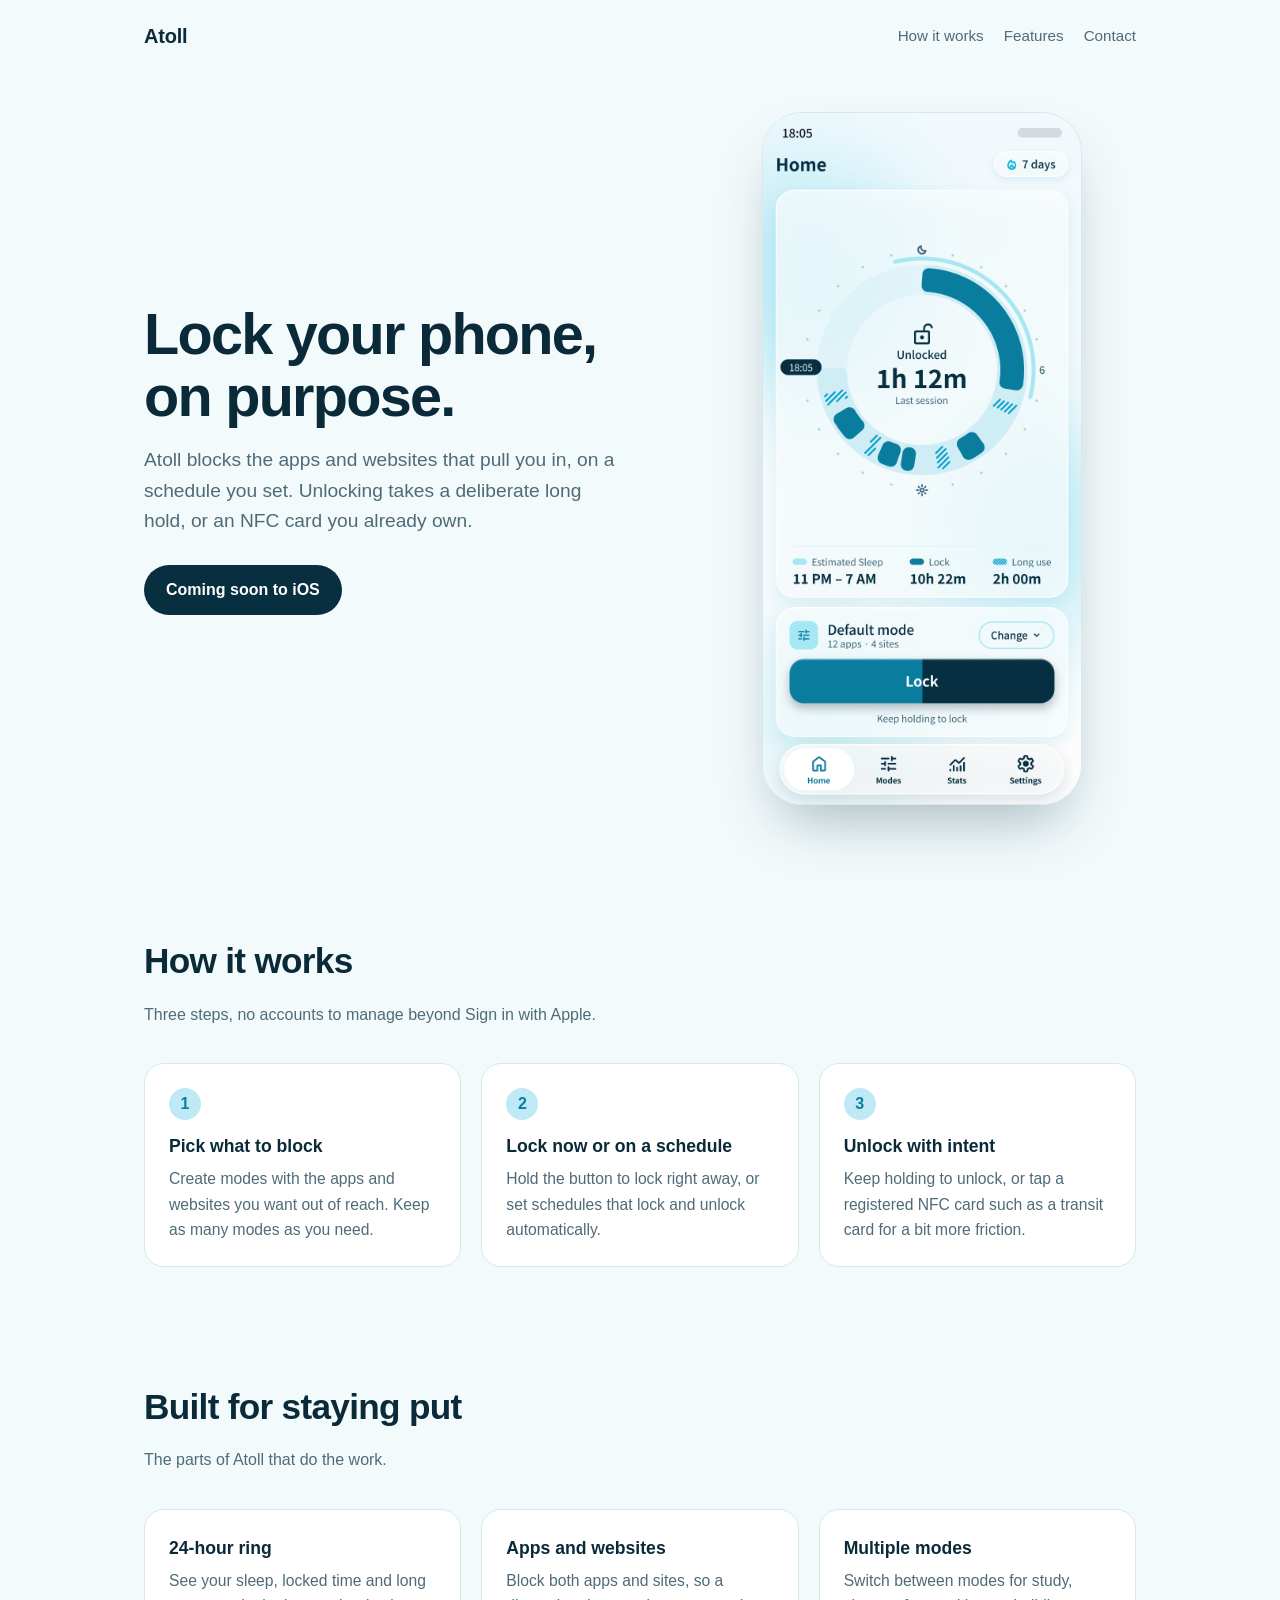
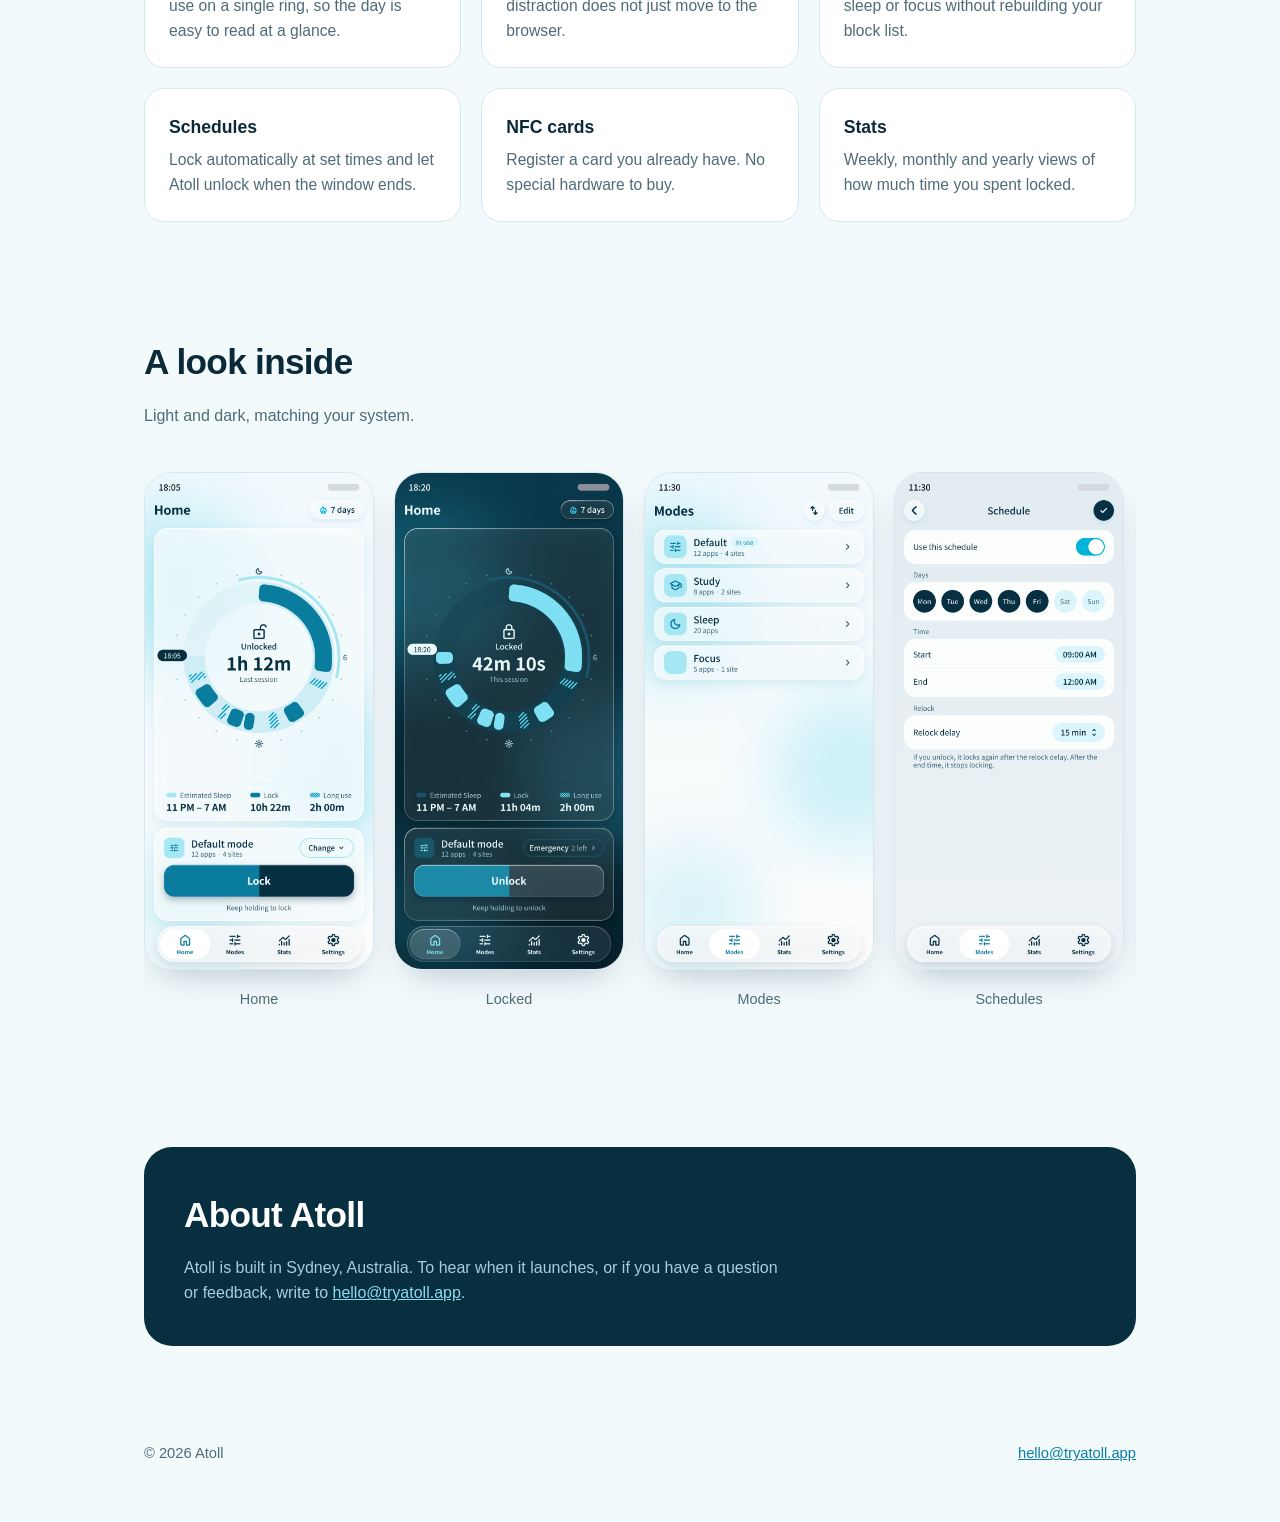
==== index.html @ 739a148e "Neutral about section" ====
<!doctype html>
<html lang="en">
<head>
<meta charset="utf-8">
<meta name="viewport" content="width=device-width, initial-scale=1">
<title>Atoll · Lock your phone, on purpose</title>
<meta name="description" content="Atoll is an iOS app that blocks distracting apps and websites on a schedule, and unlocks only when you choose to, with a long hold or an NFC card you own.">
<meta property="og:title" content="Atoll">
<meta property="og:description" content="Block distracting apps and websites on a schedule. Unlock with a long hold or an NFC card.">
<meta property="og:image" content="https://tryatoll.app/img/home-unlocked.png">
<style>
  :root {
    --bg: #f3fafc; --ink: #0a2a3a; --muted: #4f6b78; --teal: #0b7fa3; --teal-soft: #bfe9f4;
    --card: #ffffff; --line: #d6e8ee; --dark: #072f40;
  }
  * { box-sizing: border-box; }
  html { scroll-behavior: smooth; }
  body { margin: 0; font-family: -apple-system, BlinkMacSystemFont, "SF Pro Text", "Helvetica Neue", Arial, sans-serif;
    background: var(--bg); color: var(--ink); line-height: 1.6; -webkit-font-smoothing: antialiased; }
  a { color: var(--teal); }
  .wrap { max-width: 1040px; margin: 0 auto; padding: 0 24px; }
  header.nav { display: flex; justify-content: space-between; align-items: center; padding: 20px 0; }
  .logo { font-weight: 700; font-size: 1.25rem; letter-spacing: -0.01em; color: var(--ink); text-decoration: none; }
  .nav a.link { color: var(--muted); text-decoration: none; margin-left: 20px; font-size: .95rem; }
  .hero { display: grid; grid-template-columns: 1.1fr .9fr; gap: 40px; align-items: center; padding: 40px 0 72px; }
  .hero h1 { font-size: clamp(2.2rem, 5vw, 3.6rem); line-height: 1.08; letter-spacing: -0.03em; margin: 0 0 18px; }
  .hero p.lead { font-size: 1.2rem; color: var(--muted); margin: 0 0 28px; max-width: 30rem; }
  .badge { display: inline-block; background: var(--dark); color: #fff; padding: 12px 22px; border-radius: 999px; font-weight: 600; font-size: 1rem; }
  .badge small { opacity: .7; font-weight: 400; margin-left: 6px; }
  .phone { display: block; width: 100%; max-width: 320px; margin: 0 auto; border-radius: 40px; box-shadow: 0 30px 60px -20px rgba(7,47,64,.35); border: 1px solid var(--line); }
  section { padding: 56px 0; }
  h2 { font-size: clamp(1.6rem, 3vw, 2.2rem); letter-spacing: -0.02em; margin: 0 0 12px; }
  .sub { color: var(--muted); max-width: 36rem; margin: 0 0 36px; }
  .steps { display: grid; grid-template-columns: repeat(3, 1fr); gap: 20px; }
  .step, .feat { background: var(--card); border: 1px solid var(--line); border-radius: 20px; padding: 24px; }
  .step .n { width: 32px; height: 32px; border-radius: 50%; background: var(--teal-soft); color: var(--teal); font-weight: 700; display: grid; place-items: center; margin-bottom: 12px; }
  .step h3, .feat h3 { margin: 0 0 6px; font-size: 1.1rem; }
  .step p, .feat p { margin: 0; color: var(--muted); font-size: .98rem; }
  .features { display: grid; grid-template-columns: repeat(3, 1fr); gap: 20px; }
  .shots { display: flex; gap: 20px; overflow-x: auto; padding: 8px 4px 24px; scroll-snap-type: x mandatory; }
  .shots figure { margin: 0; flex: 0 0 230px; scroll-snap-align: start; text-align: center; }
  .shots img { width: 100%; border-radius: 28px; border: 1px solid var(--line); box-shadow: 0 16px 36px -16px rgba(7,47,64,.3); }
  .shots figcaption { margin-top: 10px; font-size: .9rem; color: var(--muted); }
  .band { background: var(--dark); color: #e8f6fb; border-radius: 28px; padding: 40px; }
  .band h2 { color: #fff; } .band p { color: #a9cddb; margin: 0; max-width: 38rem; }
  footer { padding: 40px 0 56px; color: var(--muted); font-size: .92rem; display: flex; justify-content: space-between; flex-wrap: wrap; gap: 12px; }
  @media (max-width: 800px) {
    .hero { grid-template-columns: 1fr; text-align: center; padding-top: 16px; }
    .hero p.lead { margin-left: auto; margin-right: auto; }
    .steps, .features { grid-template-columns: 1fr; }
  }
</style>
</head>
<body>
<div class="wrap">
  <header class="nav">
    <a class="logo" href="#">Atoll</a>
    <nav><a class="link" href="#how">How it works</a><a class="link" href="#features">Features</a><a class="link" href="mailto:hello@tryatoll.app">Contact</a></nav>
  </header>

  <div class="hero">
    <div>
      <h1>Lock your phone,<br>on purpose.</h1>
      <p class="lead">Atoll blocks the apps and websites that pull you in, on a schedule you set. Unlocking takes a deliberate long hold, or an NFC card you already own.</p>
      <span class="badge">Coming soon to iOS</span>
    </div>
    <img class="phone" src="img/home-unlocked.png" alt="Atoll home screen showing a 24-hour ring and a hold-to-lock button">
  </div>

  <section id="how">
    <h2>How it works</h2>
    <p class="sub">Three steps, no accounts to manage beyond Sign in with Apple.</p>
    <div class="steps">
      <div class="step"><div class="n">1</div><h3>Pick what to block</h3><p>Create modes with the apps and websites you want out of reach. Keep as many modes as you need.</p></div>
      <div class="step"><div class="n">2</div><h3>Lock now or on a schedule</h3><p>Hold the button to lock right away, or set schedules that lock and unlock automatically.</p></div>
      <div class="step"><div class="n">3</div><h3>Unlock with intent</h3><p>Keep holding to unlock, or tap a registered NFC card such as a transit card for a bit more friction.</p></div>
    </div>
  </section>

  <section id="features">
    <h2>Built for staying put</h2>
    <p class="sub">The parts of Atoll that do the work.</p>
    <div class="features">
      <div class="feat"><h3>24-hour ring</h3><p>See your sleep, locked time and long use on a single ring, so the day is easy to read at a glance.</p></div>
      <div class="feat"><h3>Apps and websites</h3><p>Block both apps and sites, so a distraction does not just move to the browser.</p></div>
      <div class="feat"><h3>Multiple modes</h3><p>Switch between modes for study, sleep or focus without rebuilding your block list.</p></div>
      <div class="feat"><h3>Schedules</h3><p>Lock automatically at set times and let Atoll unlock when the window ends.</p></div>
      <div class="feat"><h3>NFC cards</h3><p>Register a card you already have. No special hardware to buy.</p></div>
      <div class="feat"><h3>Stats</h3><p>Weekly, monthly and yearly views of how much time you spent locked.</p></div>
    </div>
  </section>

  <section>
    <h2>A look inside</h2>
    <p class="sub">Light and dark, matching your system.</p>
    <div class="shots">
      <figure><img src="img/home-unlocked.png" alt="Home, unlocked" loading="lazy"><figcaption>Home</figcaption></figure>
      <figure><img src="img/home-locked.png" alt="Home, locked" loading="lazy"><figcaption>Locked</figcaption></figure>
      <figure><img src="img/modes.png" alt="Modes list" loading="lazy"><figcaption>Modes</figcaption></figure>
      <figure><img src="img/schedule.png" alt="Schedule editor" loading="lazy"><figcaption>Schedules</figcaption></figure>
      <figure><img src="img/stats.png" alt="Monthly stats" loading="lazy"><figcaption>Stats</figcaption></figure>
    </div>
  </section>

  <section>
    <div class="band">
      <h2>About Atoll</h2>
      <p>Atoll is built in Sydney, Australia. To hear when it launches, or if you have a question or feedback, write to <a href="mailto:hello@tryatoll.app" style="color:#8fd8ee">hello@tryatoll.app</a>.</p>
    </div>
  </section>

  <footer>
    <span>© 2026 Atoll</span>
    <span><a href="mailto:hello@tryatoll.app">hello@tryatoll.app</a></span>
  </footer>
</div>
</body>
</html>
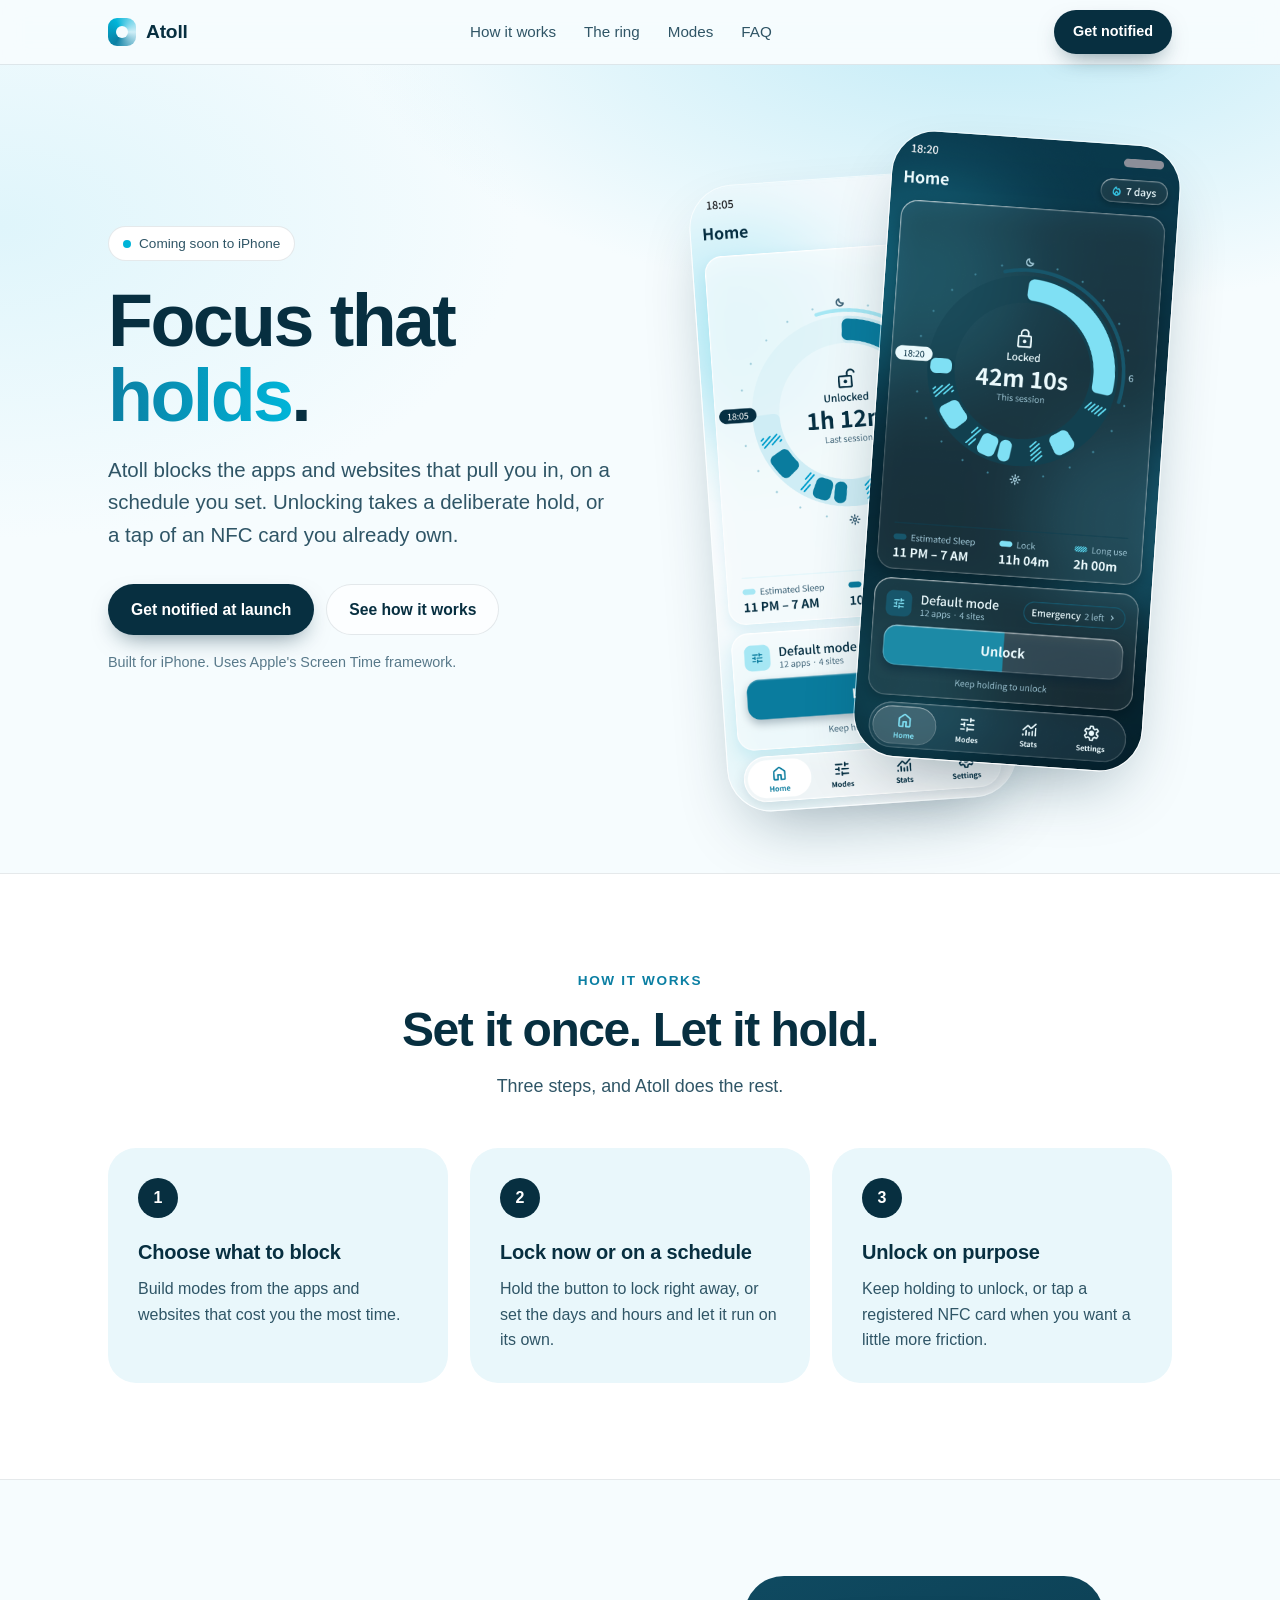
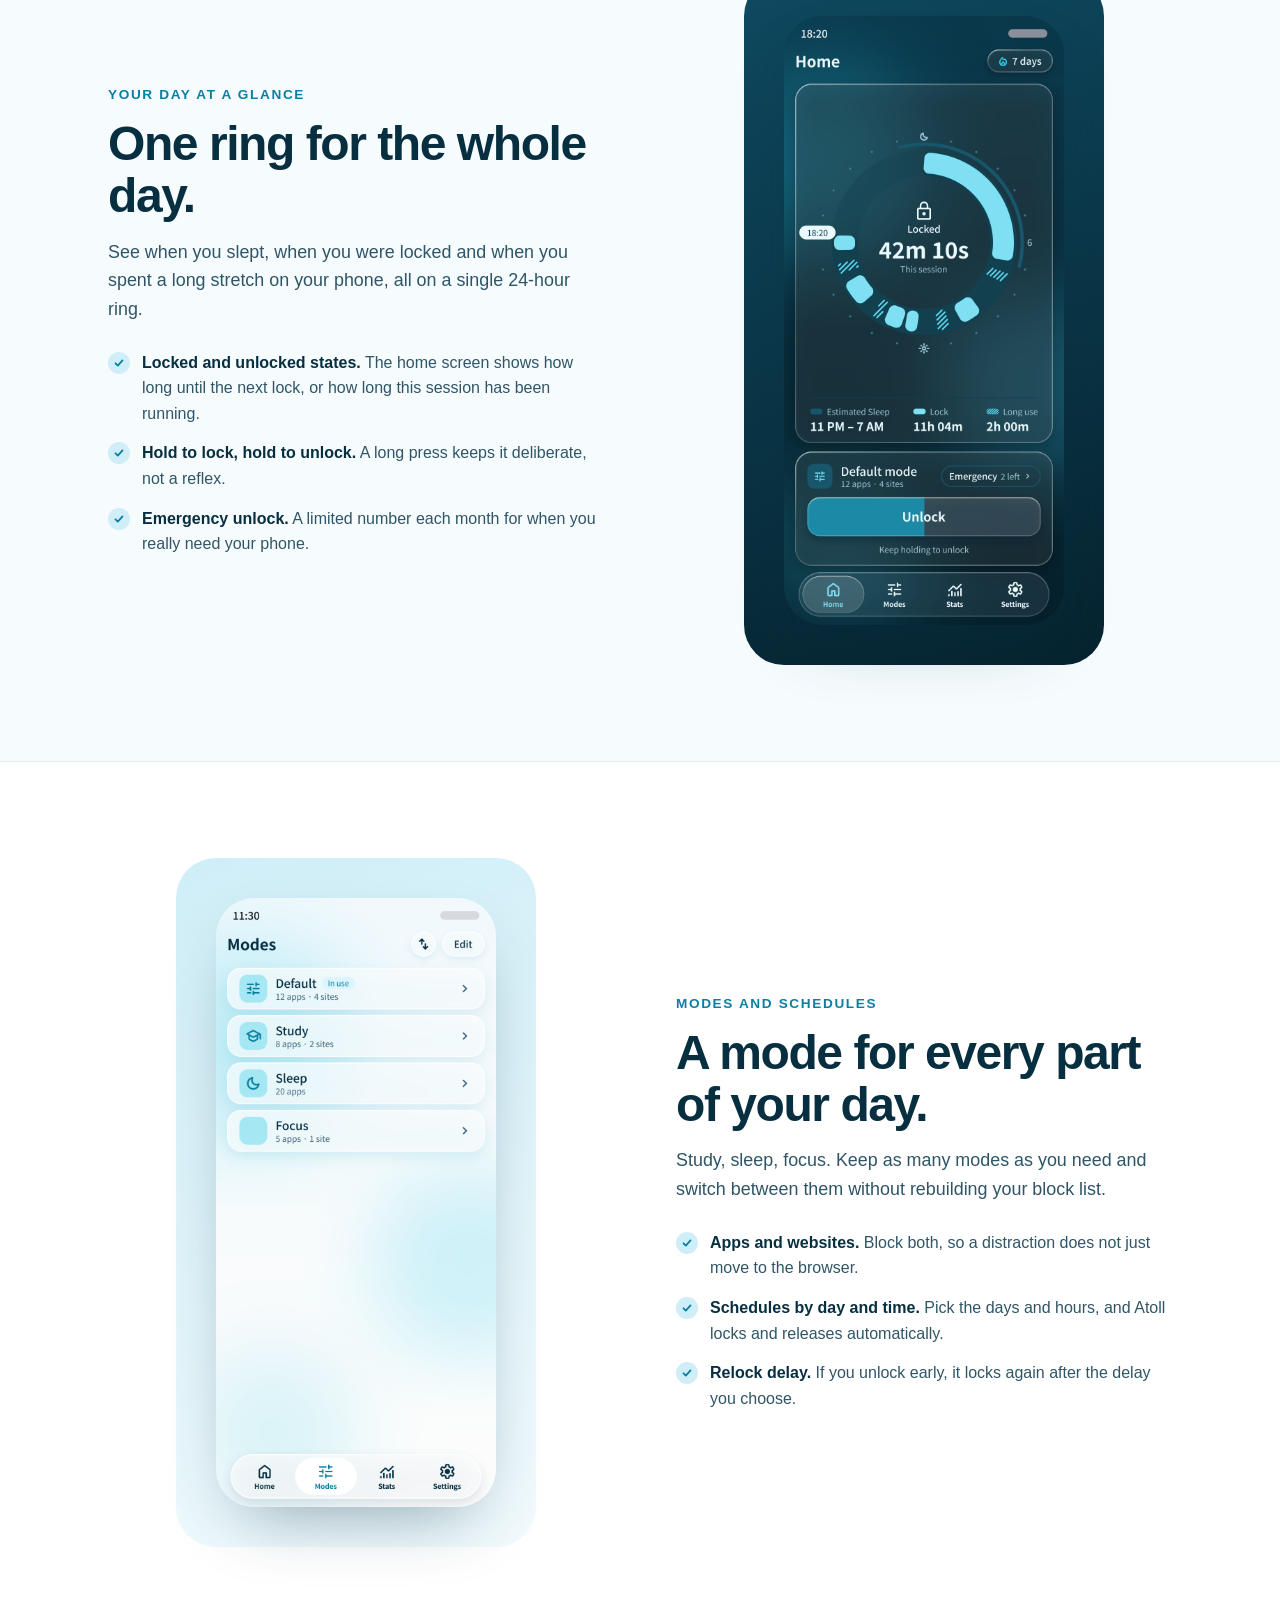
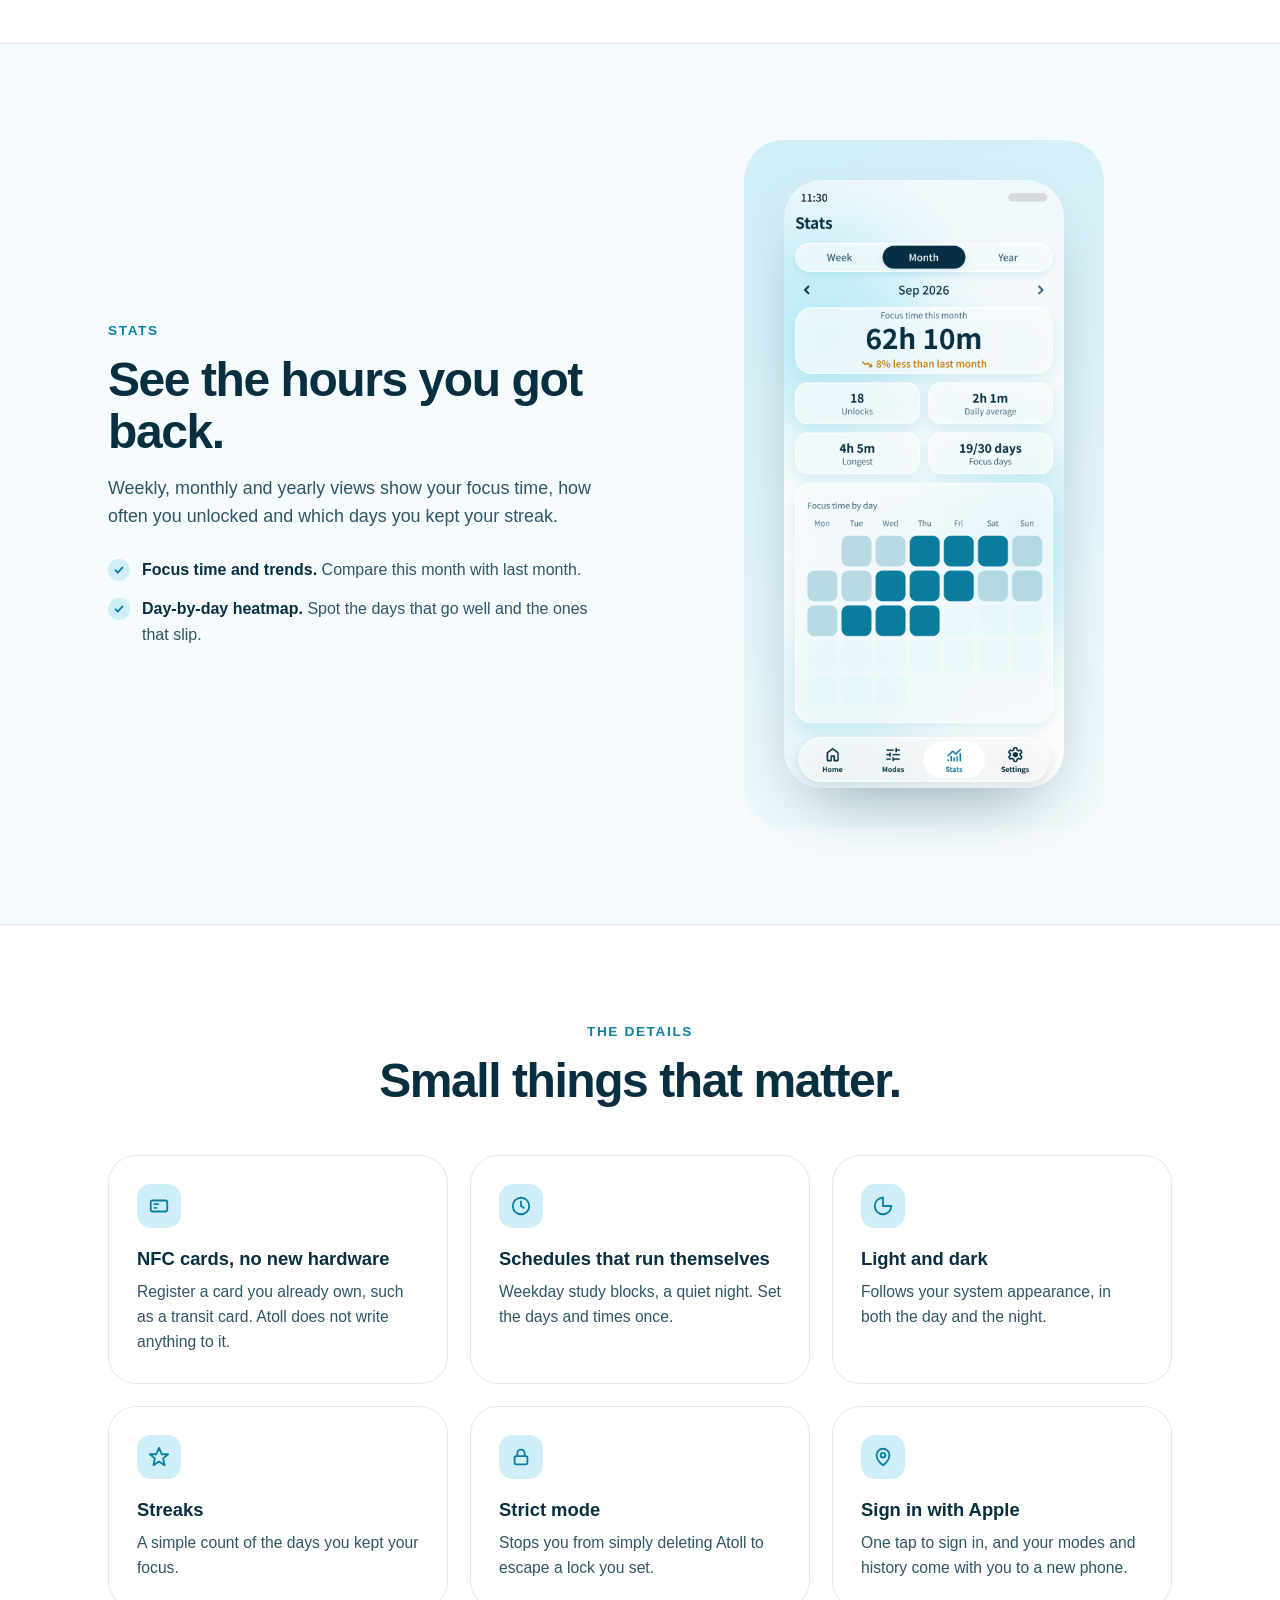
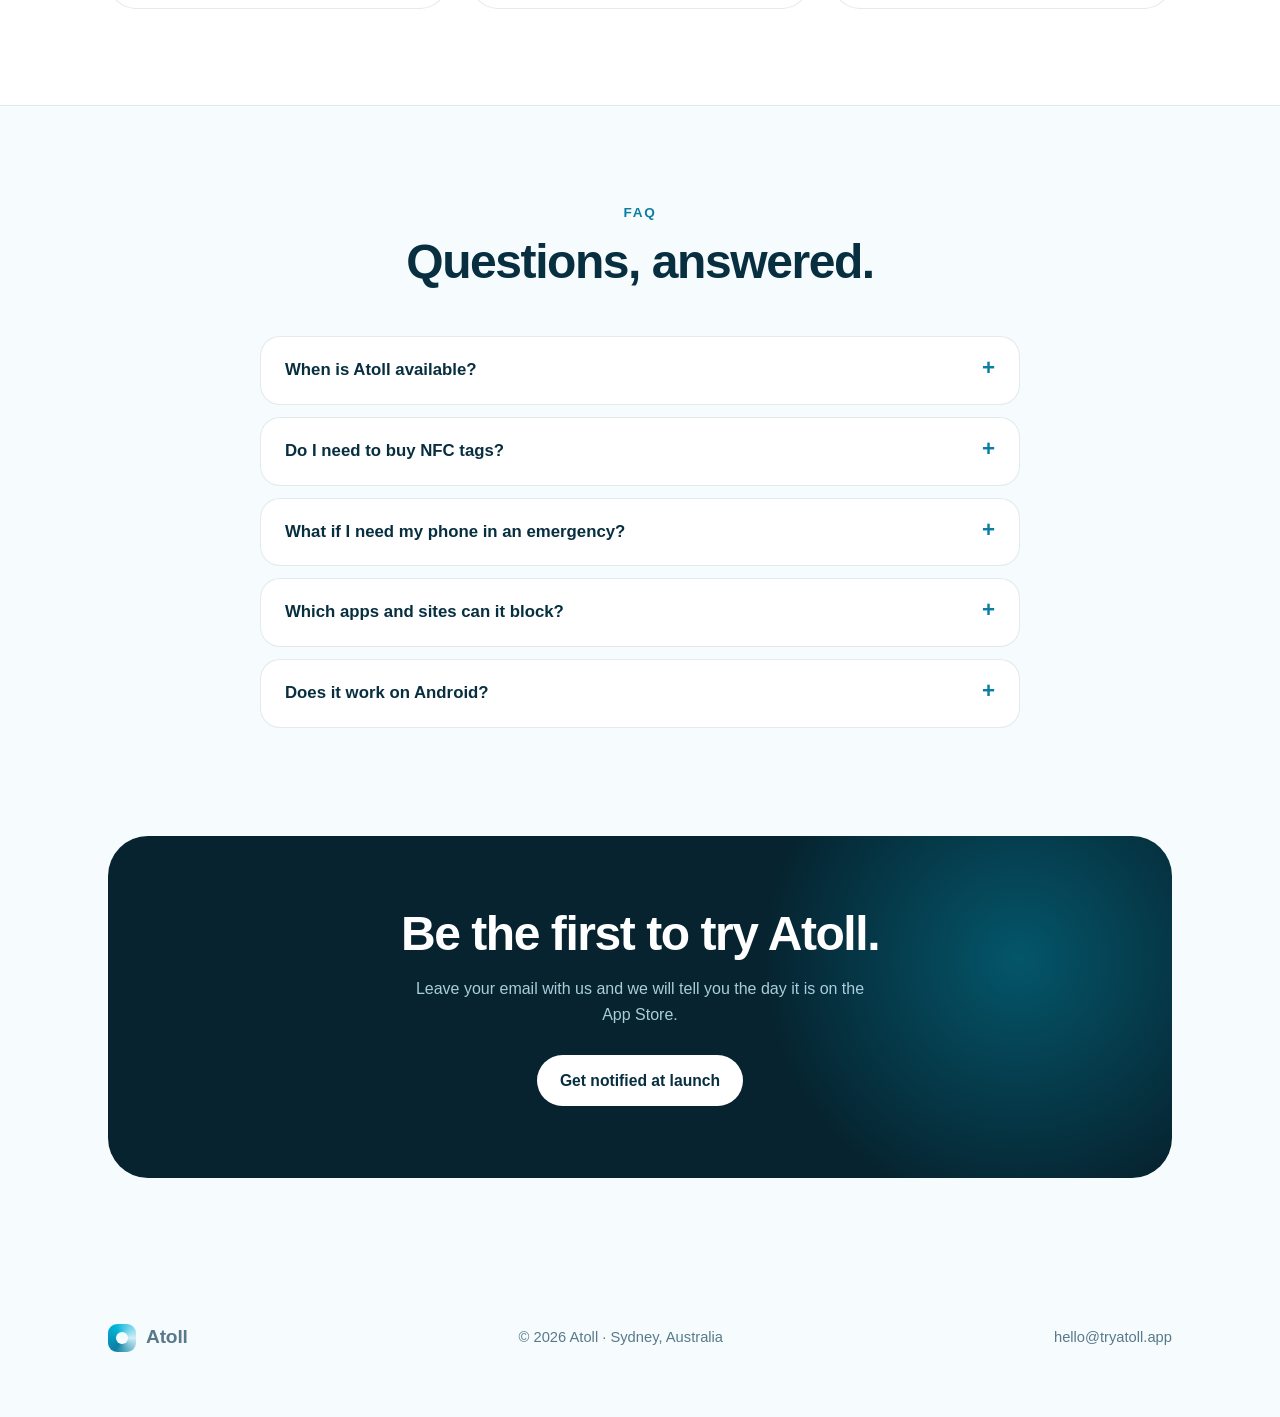
==== commit 6d50ea73: "Redesign landing page" ====
--- a/index.html
+++ b/index.html
@@ -3,116 +3,218 @@
 <head>
 <meta charset="utf-8">
 <meta name="viewport" content="width=device-width, initial-scale=1">
-<title>Atoll · Lock your phone, on purpose</title>
-<meta name="description" content="Atoll is an iOS app that blocks distracting apps and websites on a schedule, and unlocks only when you choose to, with a long hold or an NFC card you own.">
-<meta property="og:title" content="Atoll">
-<meta property="og:description" content="Block distracting apps and websites on a schedule. Unlock with a long hold or an NFC card.">
+<title>Atoll · Focus that holds</title>
+<meta name="description" content="Atoll is an iPhone app that blocks distracting apps and websites on your schedule. Unlock with a deliberate hold, or with an NFC card you already own.">
+<meta property="og:type" content="website">
+<meta property="og:title" content="Atoll · Focus that holds">
+<meta property="og:description" content="Block distracting apps and websites on a schedule. Unlock on purpose.">
 <meta property="og:image" content="https://tryatoll.app/img/home-unlocked.png">
+<meta name="theme-color" content="#072f40">
 <style>
   :root {
-    --bg: #f3fafc; --ink: #0a2a3a; --muted: #4f6b78; --teal: #0b7fa3; --teal-soft: #bfe9f4;
-    --card: #ffffff; --line: #d6e8ee; --dark: #072f40;
+    --ink:#072f40; --ink-2:#2f5566; --muted:#58798a; --teal:#0b7fa3; --teal-2:#00b4d8; --mist:#e9f7fb; --mist-2:#cfeef7;
+    --white:#fff; --line:rgba(7,47,64,.10); --dark:#06232f;
+    --r:28px; --shadow:0 30px 70px -28px rgba(7,47,64,.45);
   }
-  * { box-sizing: border-box; }
-  html { scroll-behavior: smooth; }
-  body { margin: 0; font-family: -apple-system, BlinkMacSystemFont, "SF Pro Text", "Helvetica Neue", Arial, sans-serif;
-    background: var(--bg); color: var(--ink); line-height: 1.6; -webkit-font-smoothing: antialiased; }
-  a { color: var(--teal); }
-  .wrap { max-width: 1040px; margin: 0 auto; padding: 0 24px; }
-  header.nav { display: flex; justify-content: space-between; align-items: center; padding: 20px 0; }
-  .logo { font-weight: 700; font-size: 1.25rem; letter-spacing: -0.01em; color: var(--ink); text-decoration: none; }
-  .nav a.link { color: var(--muted); text-decoration: none; margin-left: 20px; font-size: .95rem; }
-  .hero { display: grid; grid-template-columns: 1.1fr .9fr; gap: 40px; align-items: center; padding: 40px 0 72px; }
-  .hero h1 { font-size: clamp(2.2rem, 5vw, 3.6rem); line-height: 1.08; letter-spacing: -0.03em; margin: 0 0 18px; }
-  .hero p.lead { font-size: 1.2rem; color: var(--muted); margin: 0 0 28px; max-width: 30rem; }
-  .badge { display: inline-block; background: var(--dark); color: #fff; padding: 12px 22px; border-radius: 999px; font-weight: 600; font-size: 1rem; }
-  .badge small { opacity: .7; font-weight: 400; margin-left: 6px; }
-  .phone { display: block; width: 100%; max-width: 320px; margin: 0 auto; border-radius: 40px; box-shadow: 0 30px 60px -20px rgba(7,47,64,.35); border: 1px solid var(--line); }
-  section { padding: 56px 0; }
-  h2 { font-size: clamp(1.6rem, 3vw, 2.2rem); letter-spacing: -0.02em; margin: 0 0 12px; }
-  .sub { color: var(--muted); max-width: 36rem; margin: 0 0 36px; }
-  .steps { display: grid; grid-template-columns: repeat(3, 1fr); gap: 20px; }
-  .step, .feat { background: var(--card); border: 1px solid var(--line); border-radius: 20px; padding: 24px; }
-  .step .n { width: 32px; height: 32px; border-radius: 50%; background: var(--teal-soft); color: var(--teal); font-weight: 700; display: grid; place-items: center; margin-bottom: 12px; }
-  .step h3, .feat h3 { margin: 0 0 6px; font-size: 1.1rem; }
-  .step p, .feat p { margin: 0; color: var(--muted); font-size: .98rem; }
-  .features { display: grid; grid-template-columns: repeat(3, 1fr); gap: 20px; }
-  .shots { display: flex; gap: 20px; overflow-x: auto; padding: 8px 4px 24px; scroll-snap-type: x mandatory; }
-  .shots figure { margin: 0; flex: 0 0 230px; scroll-snap-align: start; text-align: center; }
-  .shots img { width: 100%; border-radius: 28px; border: 1px solid var(--line); box-shadow: 0 16px 36px -16px rgba(7,47,64,.3); }
-  .shots figcaption { margin-top: 10px; font-size: .9rem; color: var(--muted); }
-  .band { background: var(--dark); color: #e8f6fb; border-radius: 28px; padding: 40px; }
-  .band h2 { color: #fff; } .band p { color: #a9cddb; margin: 0; max-width: 38rem; }
-  footer { padding: 40px 0 56px; color: var(--muted); font-size: .92rem; display: flex; justify-content: space-between; flex-wrap: wrap; gap: 12px; }
-  @media (max-width: 800px) {
-    .hero { grid-template-columns: 1fr; text-align: center; padding-top: 16px; }
-    .hero p.lead { margin-left: auto; margin-right: auto; }
-    .steps, .features { grid-template-columns: 1fr; }
+  *{box-sizing:border-box} html{scroll-behavior:smooth}
+  body{margin:0;font-family:-apple-system,BlinkMacSystemFont,"SF Pro Display","SF Pro Text","Helvetica Neue",Arial,sans-serif;color:var(--ink);background:#f6fcfe;line-height:1.6;-webkit-font-smoothing:antialiased}
+  a{color:inherit}
+  .wrap{max-width:1120px;margin:0 auto;padding:0 28px}
+  /* nav */
+  .nav{position:sticky;top:0;z-index:20;backdrop-filter:saturate(180%) blur(14px);background:rgba(246,252,254,.78);border-bottom:1px solid var(--line)}
+  .nav .wrap{display:flex;align-items:center;justify-content:space-between;height:64px}
+  .brand{display:flex;align-items:center;gap:10px;font-weight:700;font-size:1.2rem;letter-spacing:-.01em;text-decoration:none}
+  .mark{width:28px;height:28px;border-radius:9px;background:conic-gradient(from 210deg,var(--teal),var(--teal-2),var(--mist-2),var(--teal));position:relative}
+  .mark::after{content:"";position:absolute;inset:8px;border-radius:50%;background:#f6fcfe}
+  .nav ul{display:flex;gap:28px;list-style:none;margin:0;padding:0}
+  .nav ul a{text-decoration:none;color:var(--ink-2);font-size:.95rem}
+  .nav ul a:hover{color:var(--teal)}
+  .btn{display:inline-flex;align-items:center;gap:8px;padding:12px 22px;border-radius:999px;font-weight:600;font-size:.98rem;text-decoration:none;border:1px solid transparent;transition:transform .15s,box-shadow .15s}
+  .btn:hover{transform:translateY(-1px)}
+  .btn.primary{background:var(--ink);color:#fff;box-shadow:0 10px 24px -10px rgba(7,47,64,.6)}
+  .btn.ghost{background:rgba(255,255,255,.7);border-color:var(--line);color:var(--ink)}
+  .btn.small{padding:9px 18px;font-size:.9rem}
+  /* hero */
+  .hero{position:relative;overflow:hidden;background:
+    radial-gradient(1100px 520px at 78% -8%,#bfeaf6 0%,rgba(191,234,246,0) 60%),
+    radial-gradient(800px 480px at 0% 20%,#dff5fb 0%,rgba(223,245,251,0) 65%),#f6fcfe}
+  .hero .wrap{display:grid;grid-template-columns:1.05fr .95fr;gap:24px;align-items:center;padding-top:72px;padding-bottom:96px}
+  .pill{display:inline-flex;gap:8px;align-items:center;background:#fff;border:1px solid var(--line);border-radius:999px;padding:6px 14px;font-size:.85rem;color:var(--ink-2);margin-bottom:22px}
+  .pill i{width:8px;height:8px;border-radius:50%;background:var(--teal-2);display:inline-block}
+  h1{font-size:clamp(2.6rem,6vw,4.6rem);line-height:1.02;letter-spacing:-.035em;margin:0 0 20px}
+  h1 em{font-style:normal;background:linear-gradient(90deg,var(--teal),var(--teal-2));-webkit-background-clip:text;background-clip:text;color:transparent}
+  .lead{font-size:1.28rem;color:var(--ink-2);max-width:32rem;margin:0 0 32px}
+  .cta{display:flex;gap:12px;flex-wrap:wrap;align-items:center}
+  .note{margin-top:16px;color:var(--muted);font-size:.9rem}
+  .stage{position:relative;height:640px}
+  .stage img{position:absolute;width:290px;border-radius:44px;box-shadow:var(--shadow);border:1px solid rgba(255,255,255,.6)}
+  .stage .a{left:6%;top:40px;transform:rotate(-4deg)}
+  .stage .b{right:2%;top:0;transform:rotate(4deg)}
+  /* sections */
+  section{padding:96px 0}
+  .eyebrow{color:var(--teal);font-weight:700;font-size:.85rem;letter-spacing:.12em;text-transform:uppercase;margin-bottom:12px}
+  h2{font-size:clamp(2rem,4vw,3rem);letter-spacing:-.03em;line-height:1.08;margin:0 0 16px}
+  p.sub{color:var(--ink-2);font-size:1.12rem;max-width:34rem;margin:0}
+  .row{display:grid;grid-template-columns:1fr 1fr;gap:72px;align-items:center}
+  .row.flip .shot{order:-1}
+  .shot{display:flex;justify-content:center}
+  .shot .frame{position:relative;padding:40px;border-radius:40px;background:linear-gradient(160deg,var(--mist-2),#f2fbfe)}
+  .shot .frame img{display:block;width:280px;border-radius:38px;box-shadow:var(--shadow)}
+  .shot .frame.dark{background:linear-gradient(160deg,#0f4a61,#06232f)}
+  ul.ticks{list-style:none;padding:0;margin:26px 0 0;display:grid;gap:14px}
+  ul.ticks li{display:flex;gap:12px;color:var(--ink-2)}
+  ul.ticks li::before{content:"";flex:0 0 22px;height:22px;border-radius:50%;background:var(--mist-2) url("data:image/svg+xml,%3Csvg xmlns='http://www.w3.org/2000/svg' viewBox='0 0 24 24' fill='none' stroke='%230b7fa3' stroke-width='3' stroke-linecap='round' stroke-linejoin='round'%3E%3Cpath d='M6 12.5l4 4 8-9'/%3E%3C/svg%3E") center/14px no-repeat;margin-top:2px}
+  ul.ticks b{color:var(--ink)}
+  /* how */
+  .how{background:#fff;border-top:1px solid var(--line);border-bottom:1px solid var(--line)}
+  .head{text-align:center;margin-bottom:48px}
+  .head p.sub{margin:0 auto}
+  .steps{display:grid;grid-template-columns:repeat(3,1fr);gap:22px}
+  .step{background:var(--mist);border-radius:var(--r);padding:30px}
+  .step .n{width:40px;height:40px;border-radius:50%;background:var(--ink);color:#fff;font-weight:700;display:grid;place-items:center;margin-bottom:18px}
+  .step h3{margin:0 0 8px;font-size:1.25rem;letter-spacing:-.01em}
+  .step p{margin:0;color:var(--ink-2)}
+  /* cards */
+  .grid{display:grid;grid-template-columns:repeat(3,1fr);gap:22px}
+  .card{background:#fff;border:1px solid var(--line);border-radius:var(--r);padding:28px}
+  .card .ic{width:44px;height:44px;border-radius:14px;background:var(--mist-2);display:grid;place-items:center;margin-bottom:16px;color:var(--teal)}
+  .card h3{margin:0 0 6px;font-size:1.15rem}
+  .card p{margin:0;color:var(--ink-2);font-size:.98rem}
+  /* faq */
+  .faq{max-width:760px;margin:0 auto}
+  details{background:#fff;border:1px solid var(--line);border-radius:20px;padding:20px 24px;margin-bottom:12px}
+  summary{cursor:pointer;font-weight:600;font-size:1.05rem;list-style:none;display:flex;justify-content:space-between;gap:16px}
+  summary::-webkit-details-marker{display:none}
+  summary::after{content:"+";color:var(--teal);font-size:1.4rem;line-height:1}
+  details[open] summary::after{content:"–"}
+  details p{margin:12px 0 0;color:var(--ink-2)}
+  /* cta */
+  .final{background:var(--dark);color:#e7f6fb;border-radius:40px;padding:72px 40px;text-align:center;position:relative;overflow:hidden}
+  .final::before{content:"";position:absolute;inset:-40% -10% auto auto;width:520px;height:520px;border-radius:50%;background:radial-gradient(circle,rgba(0,180,216,.35),rgba(0,180,216,0) 70%)}
+  .final h2{color:#fff;position:relative} .final p{color:#a9cddb;max-width:30rem;margin:0 auto 28px;position:relative}
+  .final .btn{position:relative;background:#fff;color:var(--ink)}
+  footer{padding:48px 0 64px;color:var(--muted);font-size:.92rem}
+  footer .wrap{display:flex;justify-content:space-between;gap:20px;flex-wrap:wrap;align-items:center}
+  footer a{text-decoration:none} footer a:hover{color:var(--teal)}
+  @media(max-width:900px){
+    .nav ul{display:none}
+    .hero .wrap{grid-template-columns:1fr;padding-top:40px}
+    .stage{height:560px}.stage img{width:240px}.stage .a{left:4%}.stage .b{right:4%}
+    .row{grid-template-columns:1fr;gap:36px}.row.flip .shot{order:0}
+    .steps,.grid{grid-template-columns:1fr}
+    section{padding:64px 0}
   }
 </style>
 </head>
 <body>
-<div class="wrap">
-  <header class="nav">
-    <a class="logo" href="#">Atoll</a>
-    <nav><a class="link" href="#how">How it works</a><a class="link" href="#features">Features</a><a class="link" href="mailto:hello@tryatoll.app">Contact</a></nav>
-  </header>
-
-  <div class="hero">
-    <div>
-      <h1>Lock your phone,<br>on purpose.</h1>
-      <p class="lead">Atoll blocks the apps and websites that pull you in, on a schedule you set. Unlocking takes a deliberate long hold, or an NFC card you already own.</p>
-      <span class="badge">Coming soon to iOS</span>
+<nav class="nav"><div class="wrap">
+  <a class="brand" href="#"><span class="mark"></span>Atoll</a>
+  <ul><li><a href="#how">How it works</a></li><li><a href="#ring">The ring</a></li><li><a href="#modes">Modes</a></li><li><a href="#faq">FAQ</a></li></ul>
+  <a class="btn primary small" href="mailto:hello@tryatoll.app?subject=Notify%20me%20about%20Atoll">Get notified</a>
+</div></nav>
+
+<header class="hero"><div class="wrap">
+  <div>
+    <span class="pill"><i></i>Coming soon to iPhone</span>
+    <h1>Focus that <em>holds</em>.</h1>
+    <p class="lead">Atoll blocks the apps and websites that pull you in, on a schedule you set. Unlocking takes a deliberate hold, or a tap of an NFC card you already own.</p>
+    <div class="cta">
+      <a class="btn primary" href="mailto:hello@tryatoll.app?subject=Notify%20me%20about%20Atoll">Get notified at launch</a>
+      <a class="btn ghost" href="#how">See how it works</a>
     </div>
-    <img class="phone" src="img/home-unlocked.png" alt="Atoll home screen showing a 24-hour ring and a hold-to-lock button">
-  </div>
-
-  <section id="how">
-    <h2>How it works</h2>
-    <p class="sub">Three steps, no accounts to manage beyond Sign in with Apple.</p>
-    <div class="steps">
-      <div class="step"><div class="n">1</div><h3>Pick what to block</h3><p>Create modes with the apps and websites you want out of reach. Keep as many modes as you need.</p></div>
-      <div class="step"><div class="n">2</div><h3>Lock now or on a schedule</h3><p>Hold the button to lock right away, or set schedules that lock and unlock automatically.</p></div>
-      <div class="step"><div class="n">3</div><h3>Unlock with intent</h3><p>Keep holding to unlock, or tap a registered NFC card such as a transit card for a bit more friction.</p></div>
-    </div>
-  </section>
-
-  <section id="features">
-    <h2>Built for staying put</h2>
-    <p class="sub">The parts of Atoll that do the work.</p>
-    <div class="features">
-      <div class="feat"><h3>24-hour ring</h3><p>See your sleep, locked time and long use on a single ring, so the day is easy to read at a glance.</p></div>
-      <div class="feat"><h3>Apps and websites</h3><p>Block both apps and sites, so a distraction does not just move to the browser.</p></div>
-      <div class="feat"><h3>Multiple modes</h3><p>Switch between modes for study, sleep or focus without rebuilding your block list.</p></div>
-      <div class="feat"><h3>Schedules</h3><p>Lock automatically at set times and let Atoll unlock when the window ends.</p></div>
-      <div class="feat"><h3>NFC cards</h3><p>Register a card you already have. No special hardware to buy.</p></div>
-      <div class="feat"><h3>Stats</h3><p>Weekly, monthly and yearly views of how much time you spent locked.</p></div>
-    </div>
-  </section>
-
-  <section>
-    <h2>A look inside</h2>
-    <p class="sub">Light and dark, matching your system.</p>
-    <div class="shots">
-      <figure><img src="img/home-unlocked.png" alt="Home, unlocked" loading="lazy"><figcaption>Home</figcaption></figure>
-      <figure><img src="img/home-locked.png" alt="Home, locked" loading="lazy"><figcaption>Locked</figcaption></figure>
-      <figure><img src="img/modes.png" alt="Modes list" loading="lazy"><figcaption>Modes</figcaption></figure>
-      <figure><img src="img/schedule.png" alt="Schedule editor" loading="lazy"><figcaption>Schedules</figcaption></figure>
-      <figure><img src="img/stats.png" alt="Monthly stats" loading="lazy"><figcaption>Stats</figcaption></figure>
-    </div>
-  </section>
-
-  <section>
-    <div class="band">
-      <h2>About Atoll</h2>
-      <p>Atoll is built in Sydney, Australia. To hear when it launches, or if you have a question or feedback, write to <a href="mailto:hello@tryatoll.app" style="color:#8fd8ee">hello@tryatoll.app</a>.</p>
-    </div>
-  </section>
-
-  <footer>
-    <span>© 2026 Atoll</span>
-    <span><a href="mailto:hello@tryatoll.app">hello@tryatoll.app</a></span>
-  </footer>
-</div>
+    <p class="note">Built for iPhone. Uses Apple's Screen Time framework.</p>
+  </div>
+  <div class="stage">
+    <img class="a" src="img/home-unlocked.png" alt="Atoll home screen in light mode">
+    <img class="b" src="img/home-locked.png" alt="Atoll home screen in dark mode while locked">
+  </div>
+</div></header>
+
+<section class="how" id="how"><div class="wrap">
+  <div class="head"><div class="eyebrow">How it works</div><h2>Set it once. Let it hold.</h2><p class="sub">Three steps, and Atoll does the rest.</p></div>
+  <div class="steps">
+    <div class="step"><div class="n">1</div><h3>Choose what to block</h3><p>Build modes from the apps and websites that cost you the most time.</p></div>
+    <div class="step"><div class="n">2</div><h3>Lock now or on a schedule</h3><p>Hold the button to lock right away, or set the days and hours and let it run on its own.</p></div>
+    <div class="step"><div class="n">3</div><h3>Unlock on purpose</h3><p>Keep holding to unlock, or tap a registered NFC card when you want a little more friction.</p></div>
+  </div>
+</div></section>
+
+<section id="ring"><div class="wrap row">
+  <div>
+    <div class="eyebrow">Your day at a glance</div>
+    <h2>One ring for the whole day.</h2>
+    <p class="sub">See when you slept, when you were locked and when you spent a long stretch on your phone, all on a single 24-hour ring.</p>
+    <ul class="ticks">
+      <li><span><b>Locked and unlocked states.</b> The home screen shows how long until the next lock, or how long this session has been running.</span></li>
+      <li><span><b>Hold to lock, hold to unlock.</b> A long press keeps it deliberate, not a reflex.</span></li>
+      <li><span><b>Emergency unlock.</b> A limited number each month for when you really need your phone.</span></li>
+    </ul>
+  </div>
+  <div class="shot"><div class="frame dark"><img src="img/home-locked.png" alt="Locked home screen with 42 minutes into the session" loading="lazy"></div></div>
+</div></section>
+
+<section id="modes" style="background:#fff;border-top:1px solid var(--line);border-bottom:1px solid var(--line)"><div class="wrap row flip">
+  <div>
+    <div class="eyebrow">Modes and schedules</div>
+    <h2>A mode for every part of your day.</h2>
+    <p class="sub">Study, sleep, focus. Keep as many modes as you need and switch between them without rebuilding your block list.</p>
+    <ul class="ticks">
+      <li><span><b>Apps and websites.</b> Block both, so a distraction does not just move to the browser.</span></li>
+      <li><span><b>Schedules by day and time.</b> Pick the days and hours, and Atoll locks and releases automatically.</span></li>
+      <li><span><b>Relock delay.</b> If you unlock early, it locks again after the delay you choose.</span></li>
+    </ul>
+  </div>
+  <div class="shot"><div class="frame"><img src="img/modes.png" alt="Modes list with Default, Study, Sleep and Focus" loading="lazy"></div></div>
+</div></section>
+
+<section><div class="wrap row">
+  <div>
+    <div class="eyebrow">Stats</div>
+    <h2>See the hours you got back.</h2>
+    <p class="sub">Weekly, monthly and yearly views show your focus time, how often you unlocked and which days you kept your streak.</p>
+    <ul class="ticks">
+      <li><span><b>Focus time and trends.</b> Compare this month with last month.</span></li>
+      <li><span><b>Day-by-day heatmap.</b> Spot the days that go well and the ones that slip.</span></li>
+    </ul>
+  </div>
+  <div class="shot"><div class="frame"><img src="img/stats.png" alt="Monthly stats with focus time and a day heatmap" loading="lazy"></div></div>
+</div></section>
+
+<section style="background:#fff;border-top:1px solid var(--line);border-bottom:1px solid var(--line)"><div class="wrap">
+  <div class="head"><div class="eyebrow">The details</div><h2>Small things that matter.</h2></div>
+  <div class="grid">
+    <div class="card"><div class="ic"><svg width="22" height="22" viewBox="0 0 24 24" fill="none" stroke="currentColor" stroke-width="2" stroke-linecap="round" stroke-linejoin="round"><rect x="3" y="6" width="18" height="12" rx="2"/><path d="M7 10h4M7 14h2"/></svg></div><h3>NFC cards, no new hardware</h3><p>Register a card you already own, such as a transit card. Atoll does not write anything to it.</p></div>
+    <div class="card"><div class="ic"><svg width="22" height="22" viewBox="0 0 24 24" fill="none" stroke="currentColor" stroke-width="2" stroke-linecap="round" stroke-linejoin="round"><circle cx="12" cy="12" r="9"/><path d="M12 7v5l3 2"/></svg></div><h3>Schedules that run themselves</h3><p>Weekday study blocks, a quiet night. Set the days and times once.</p></div>
+    <div class="card"><div class="ic"><svg width="22" height="22" viewBox="0 0 24 24" fill="none" stroke="currentColor" stroke-width="2" stroke-linecap="round" stroke-linejoin="round"><path d="M12 3a9 9 0 1 0 9 9"/><path d="M12 3v9h9"/></svg></div><h3>Light and dark</h3><p>Follows your system appearance, in both the day and the night.</p></div>
+    <div class="card"><div class="ic"><svg width="22" height="22" viewBox="0 0 24 24" fill="none" stroke="currentColor" stroke-width="2" stroke-linecap="round" stroke-linejoin="round"><path d="M12 2l3 7h7l-5.5 4.5L18 21l-6-4-6 4 1.5-7.5L2 9h7z"/></svg></div><h3>Streaks</h3><p>A simple count of the days you kept your focus.</p></div>
+    <div class="card"><div class="ic"><svg width="22" height="22" viewBox="0 0 24 24" fill="none" stroke="currentColor" stroke-width="2" stroke-linecap="round" stroke-linejoin="round"><rect x="5" y="11" width="14" height="9" rx="2"/><path d="M8 11V8a4 4 0 0 1 8 0v3"/></svg></div><h3>Strict mode</h3><p>Stops you from simply deleting Atoll to escape a lock you set.</p></div>
+    <div class="card"><div class="ic"><svg width="22" height="22" viewBox="0 0 24 24" fill="none" stroke="currentColor" stroke-width="2" stroke-linecap="round" stroke-linejoin="round"><path d="M12 21s-7-4.5-7-11a7 7 0 0 1 14 0c0 6.5-7 11-7 11z"/><circle cx="12" cy="10" r="2.5"/></svg></div><h3>Sign in with Apple</h3><p>One tap to sign in, and your modes and history come with you to a new phone.</p></div>
+  </div>
+</div></section>
+
+<section id="faq"><div class="wrap">
+  <div class="head"><div class="eyebrow">FAQ</div><h2>Questions, answered.</h2></div>
+  <div class="faq">
+    <details><summary>When is Atoll available?</summary><p>Atoll is in development for iPhone. Email <a href="mailto:hello@tryatoll.app">hello@tryatoll.app</a> and we will let you know when it launches.</p></details>
+    <details><summary>Do I need to buy NFC tags?</summary><p>No. You can register an NFC card you already own, such as a transit card. Holding the button to unlock works without any card at all.</p></details>
+    <details><summary>What if I need my phone in an emergency?</summary><p>Atoll has an emergency unlock with a limited number of uses each month, so you are never fully locked out.</p></details>
+    <details><summary>Which apps and sites can it block?</summary><p>You choose them. Atoll uses Apple's Screen Time framework to block the apps you pick, plus websites you list.</p></details>
+    <details><summary>Does it work on Android?</summary><p>Not yet. Atoll is built for iPhone first.</p></details>
+  </div>
+</div></section>
+
+<section style="padding-top:0"><div class="wrap">
+  <div class="final">
+    <h2>Be the first to try Atoll.</h2>
+    <p>Leave your email with us and we will tell you the day it is on the App Store.</p>
+    <a class="btn" href="mailto:hello@tryatoll.app?subject=Notify%20me%20about%20Atoll">Get notified at launch</a>
+  </div>
+</div></section>
+
+<footer><div class="wrap">
+  <span class="brand"><span class="mark"></span>Atoll</span>
+  <span>© 2026 Atoll · Sydney, Australia</span>
+  <a href="mailto:hello@tryatoll.app">hello@tryatoll.app</a>
+</div></footer>
 </body>
 </html>
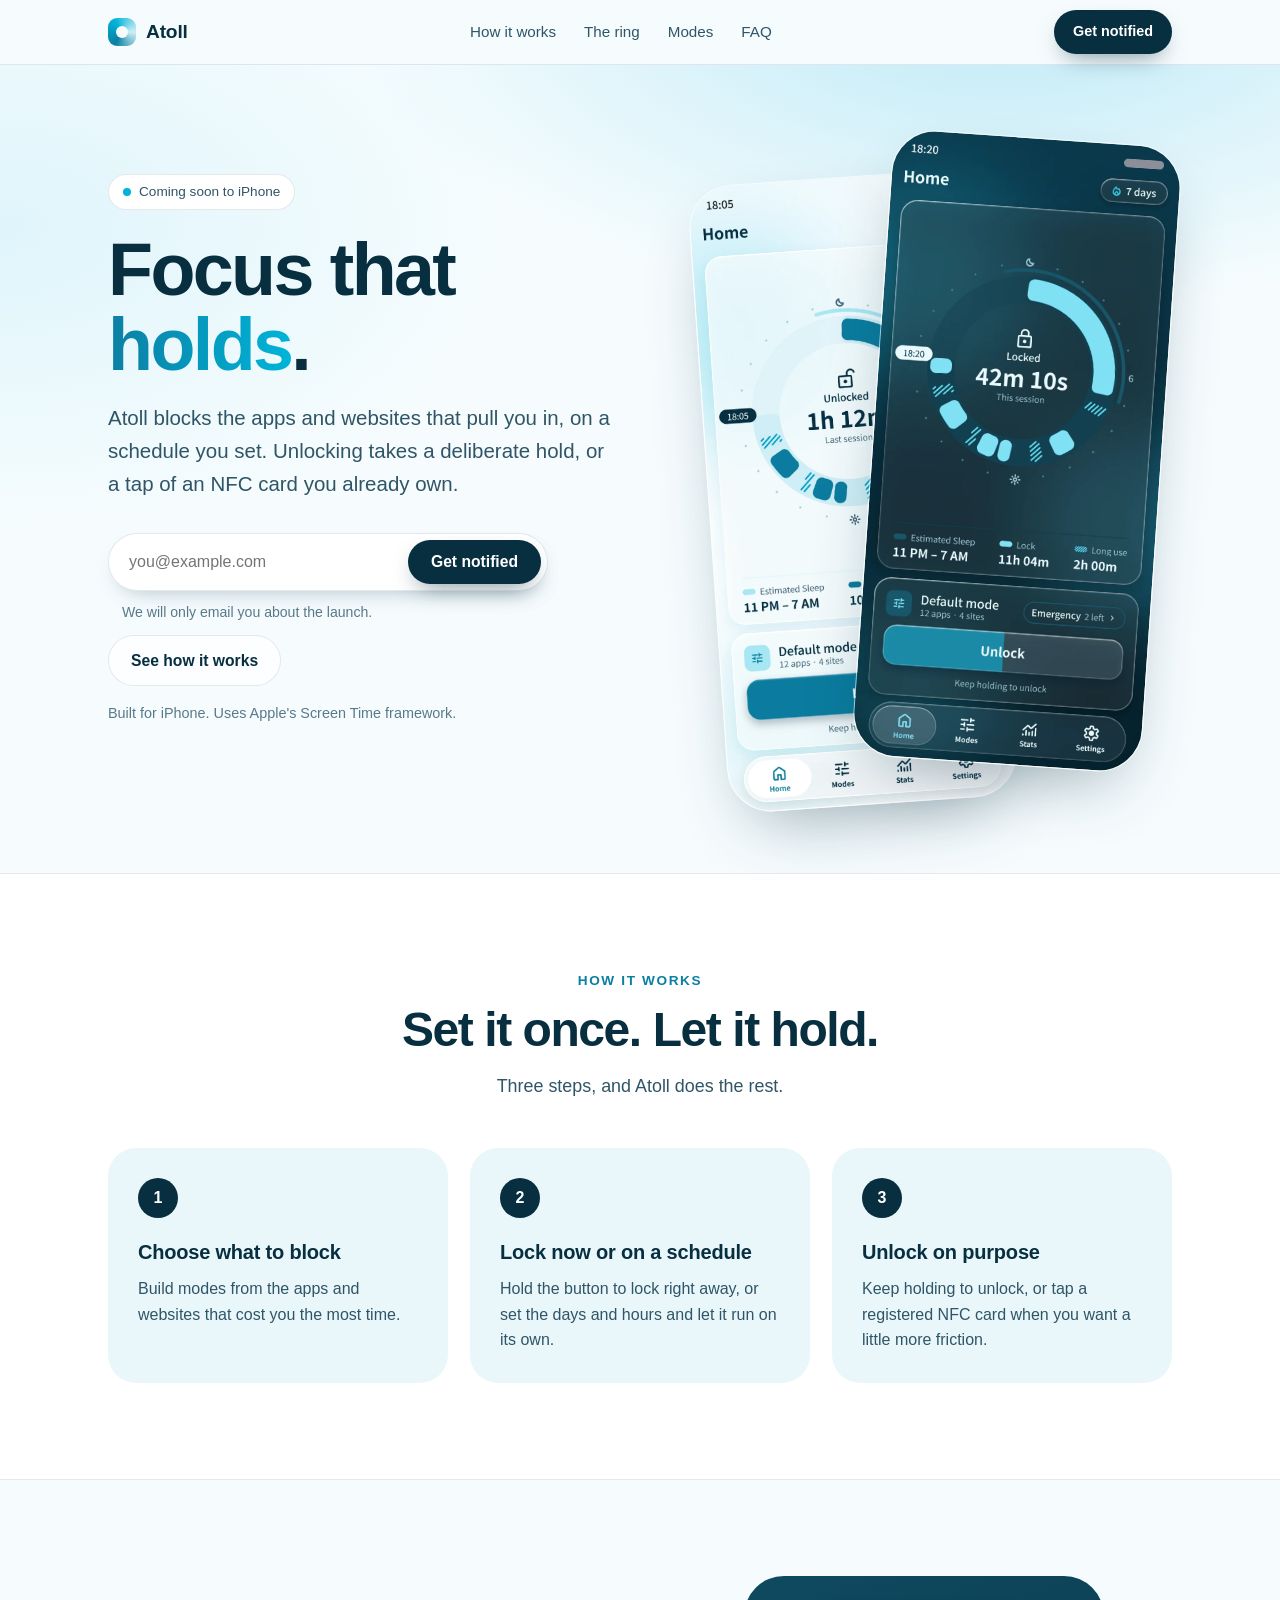
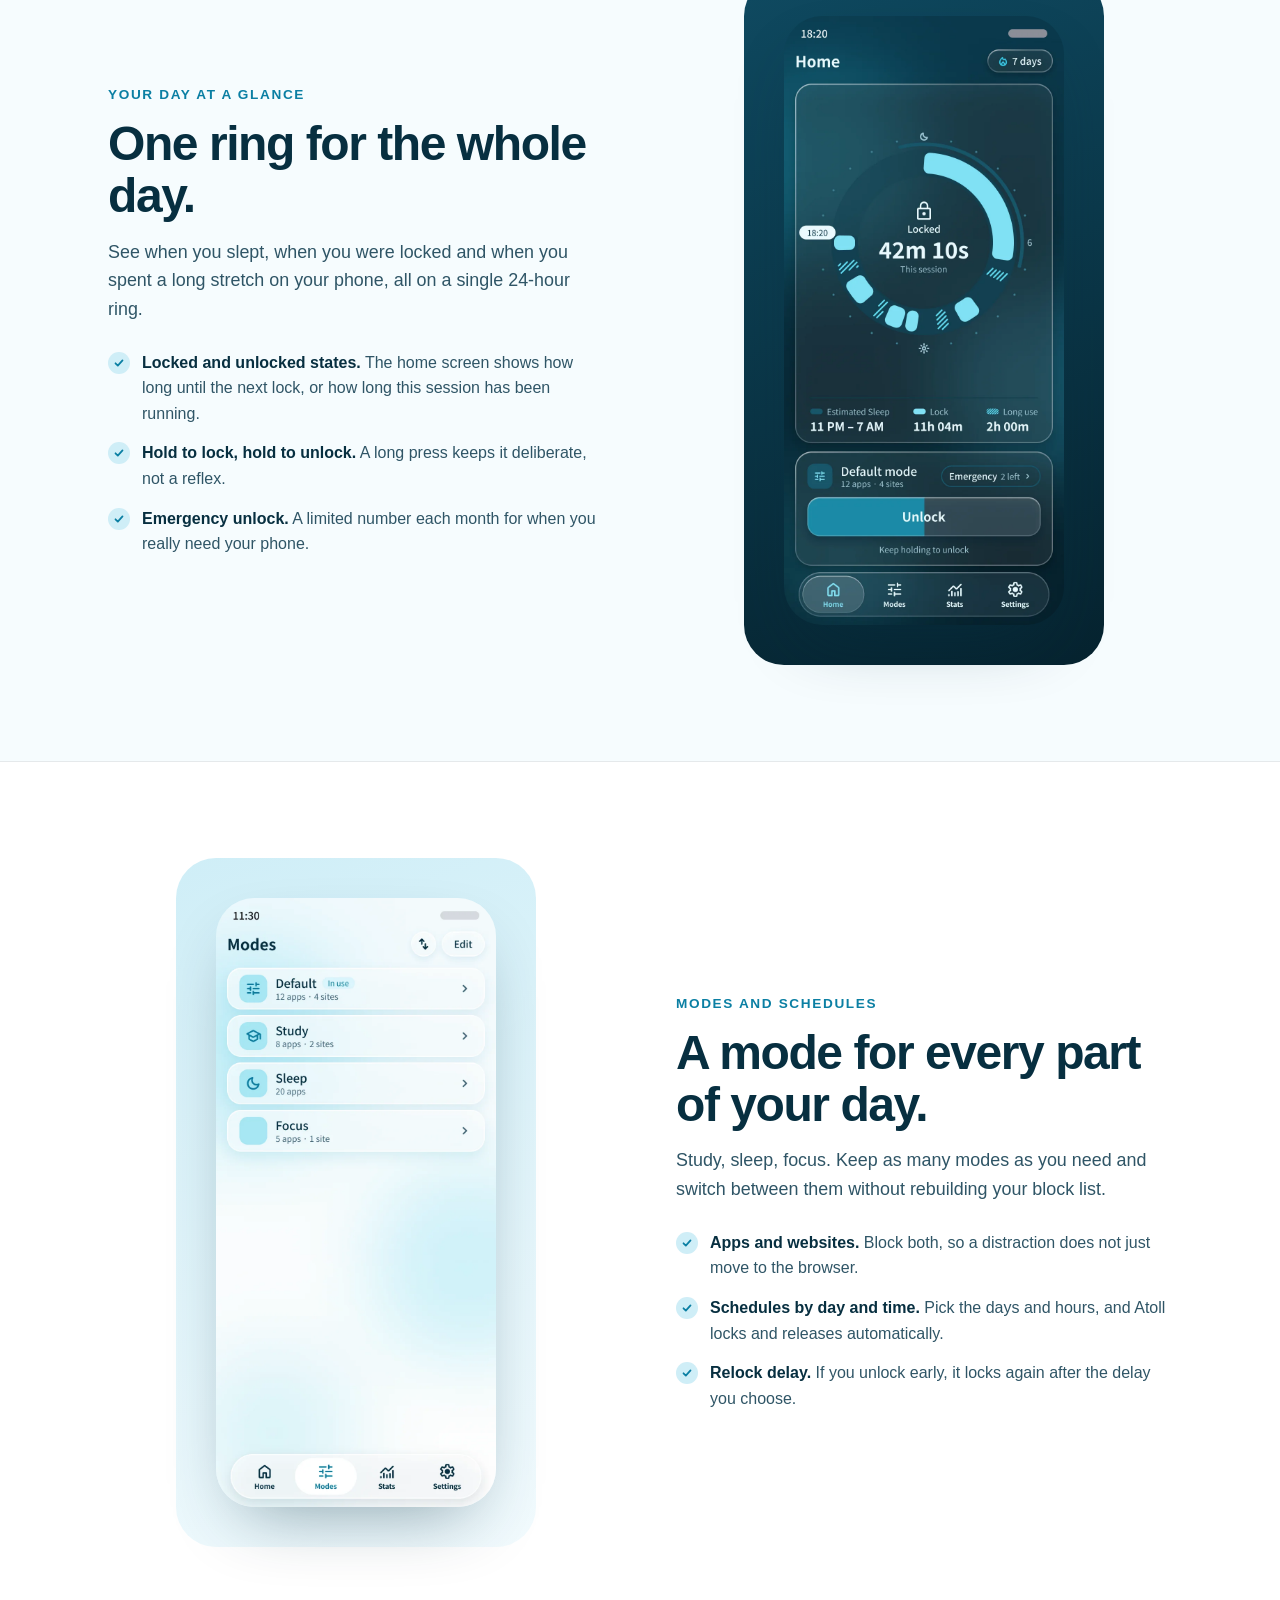
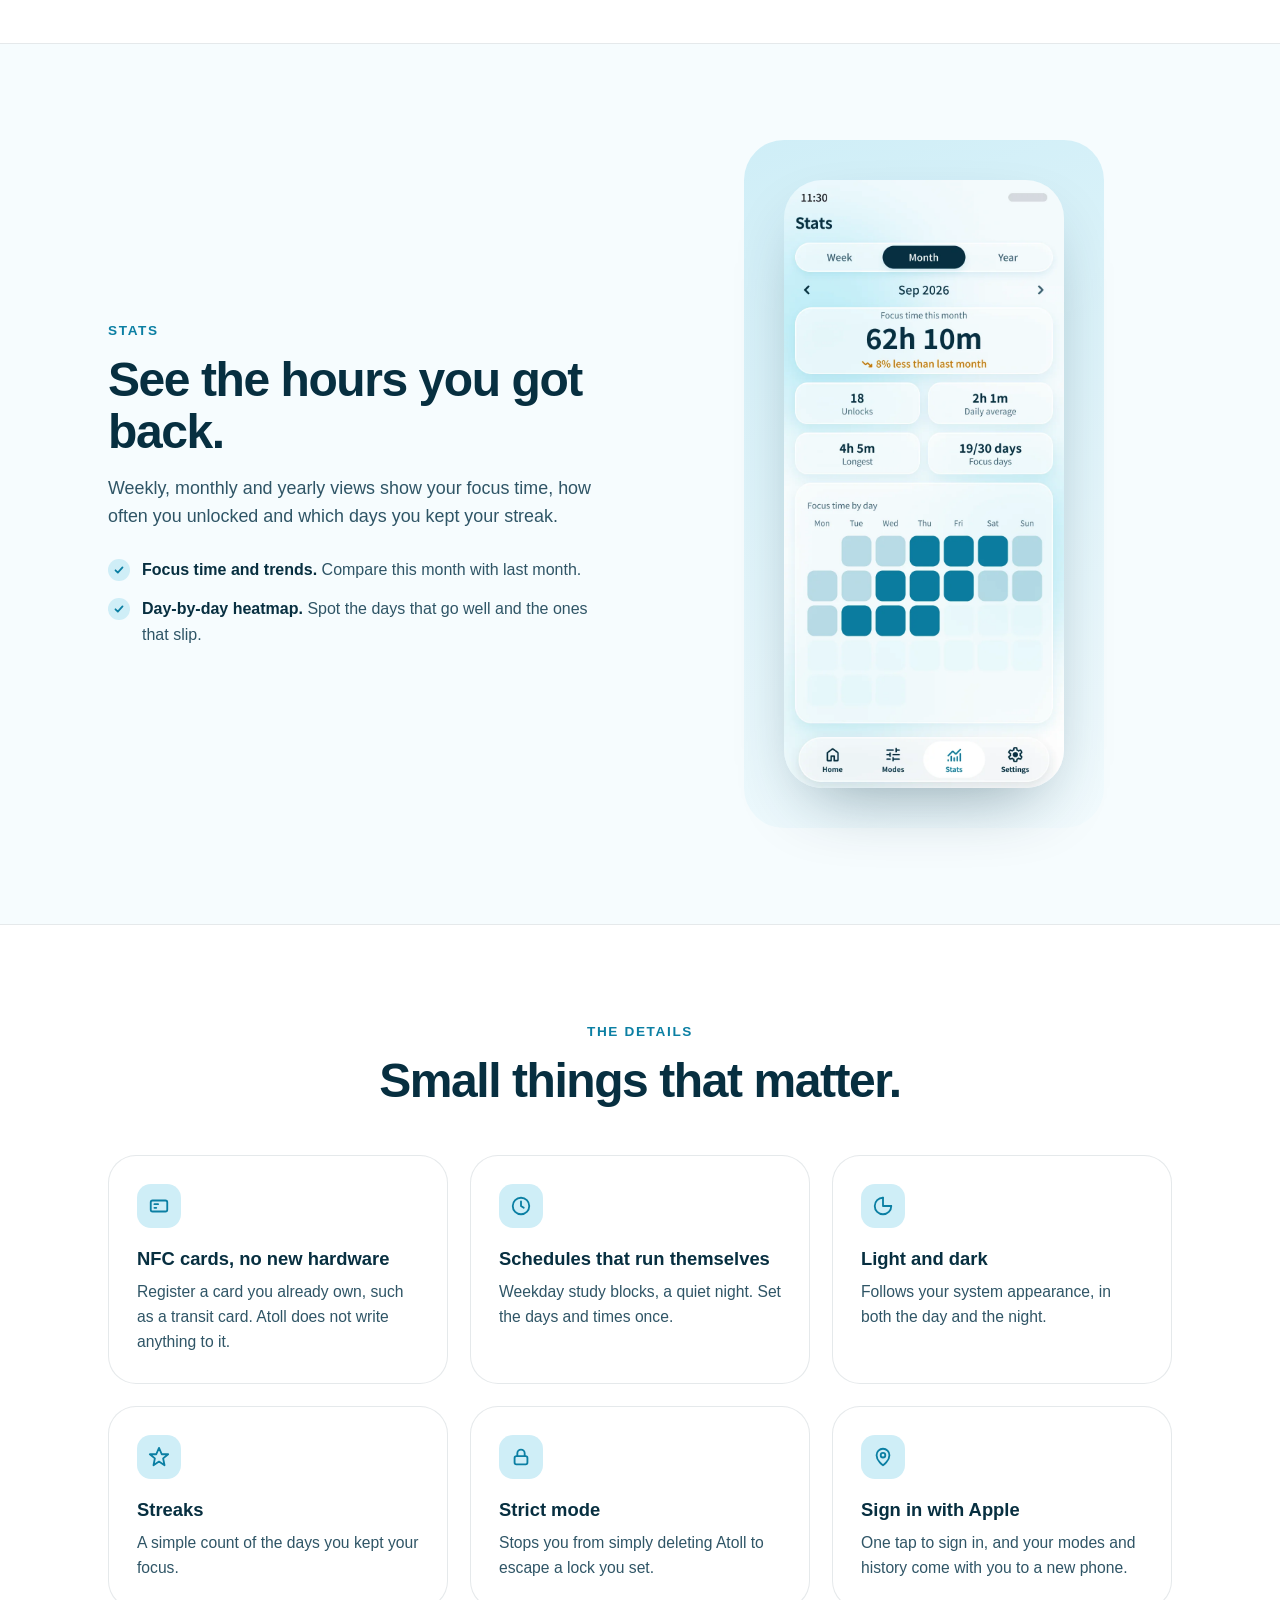
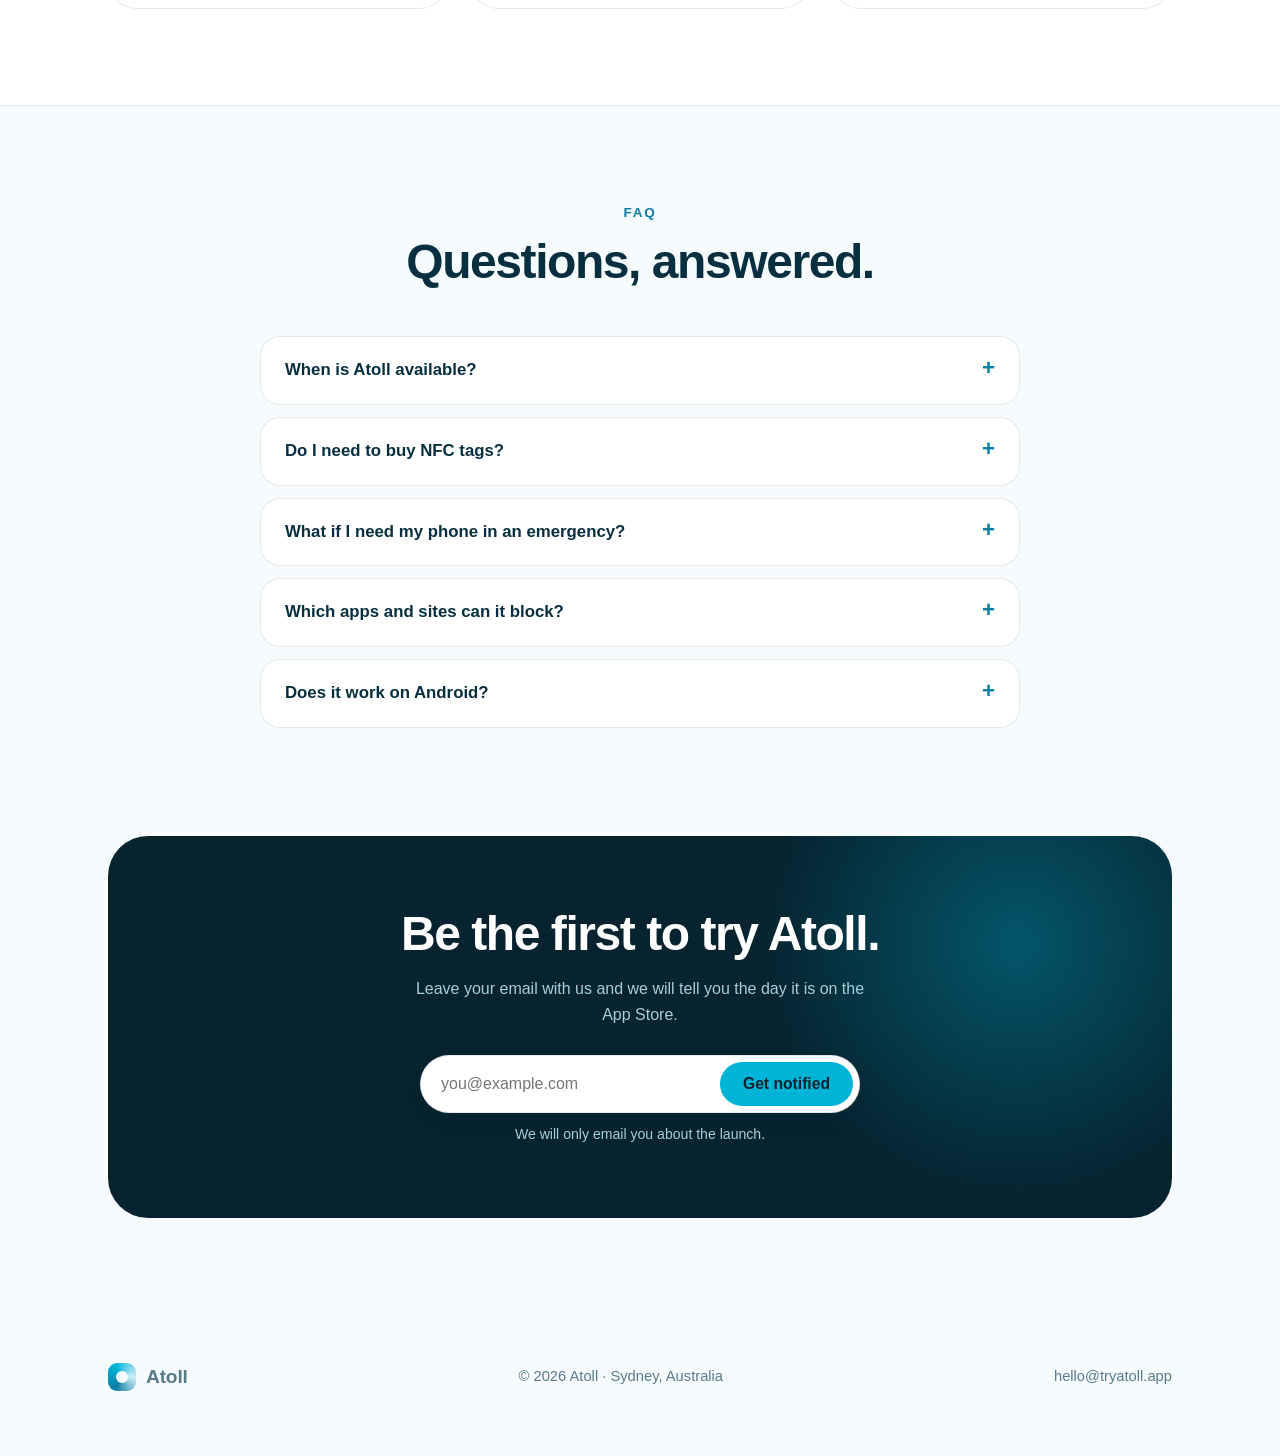
==== commit 28193977: "Redesign landing page, add favicons, OG image and a signup form backed by a Worker" ====
--- a/index.html
+++ b/index.html
@@ -8,7 +8,15 @@
 <meta property="og:type" content="website">
 <meta property="og:title" content="Atoll · Focus that holds">
 <meta property="og:description" content="Block distracting apps and websites on a schedule. Unlock on purpose.">
-<meta property="og:image" content="https://tryatoll.app/img/home-unlocked.png">
+<meta property="og:image" content="https://tryatoll.app/og-image.png">
+<meta property="og:url" content="https://tryatoll.app/">
+<meta name="twitter:card" content="summary_large_image">
+<meta name="twitter:image" content="https://tryatoll.app/og-image.png">
+<link rel="canonical" href="https://tryatoll.app/">
+<link rel="icon" href="/favicon.ico" sizes="any">
+<link rel="icon" type="image/png" sizes="32x32" href="/favicon-32.png">
+<link rel="apple-touch-icon" href="/apple-touch-icon.png">
+<link rel="manifest" href="/site.webmanifest">
 <meta name="theme-color" content="#072f40">
 <style>
   :root {
@@ -34,6 +42,22 @@
   .btn.primary{background:var(--ink);color:#fff;box-shadow:0 10px 24px -10px rgba(7,47,64,.6)}
   .btn.ghost{background:rgba(255,255,255,.7);border-color:var(--line);color:var(--ink)}
   .btn.small{padding:9px 18px;font-size:.9rem}
+  /* notify form */
+  .notify{width:100%;max-width:440px}
+  .notify .row{display:flex;gap:8px;background:#fff;border:1px solid var(--line);border-radius:999px;padding:6px;box-shadow:0 10px 24px -14px rgba(7,47,64,.4)}
+  .notify input[type=email]{flex:1;min-width:0;border:0;background:transparent;font:inherit;font-size:1rem;padding:8px 14px;color:var(--ink);outline:none}
+  .notify .hp{position:absolute;left:-9999px;width:1px;height:1px;opacity:0}
+  .notify .btn{white-space:nowrap;cursor:pointer;font-family:inherit}
+  .notify .msg{margin:10px 14px 0;font-size:.88rem;color:var(--muted)}
+  .notify.err .msg{color:#b3261e}
+  .notify.done .row{display:none}
+  .notify.done .msg{margin:0;font-size:1rem;font-weight:600;color:var(--teal)}
+  .notify.busy .btn{opacity:.6;pointer-events:none}
+  .final .notify{margin:0 auto;position:relative}
+  .final .notify .msg{color:#a9cddb;text-align:center}
+  .final .notify.err .msg{color:#ffb4ab}
+  .final .notify.done .msg{color:#fff}
+  .final .notify .btn.primary{background:var(--teal-2);color:var(--dark);box-shadow:none}
   /* hero */
   .hero{position:relative;overflow:hidden;background:
     radial-gradient(1100px 520px at 78% -8%,#bfeaf6 0%,rgba(191,234,246,0) 60%),
@@ -110,7 +134,7 @@
 <nav class="nav"><div class="wrap">
   <a class="brand" href="#"><span class="mark"></span>Atoll</a>
   <ul><li><a href="#how">How it works</a></li><li><a href="#ring">The ring</a></li><li><a href="#modes">Modes</a></li><li><a href="#faq">FAQ</a></li></ul>
-  <a class="btn primary small" href="mailto:hello@tryatoll.app?subject=Notify%20me%20about%20Atoll">Get notified</a>
+  <a class="btn primary small" href="#notify">Get notified</a>
 </div></nav>
 
 <header class="hero"><div class="wrap">
@@ -119,14 +143,17 @@
     <h1>Focus that <em>holds</em>.</h1>
     <p class="lead">Atoll blocks the apps and websites that pull you in, on a schedule you set. Unlocking takes a deliberate hold, or a tap of an NFC card you already own.</p>
     <div class="cta">
-      <a class="btn primary" href="mailto:hello@tryatoll.app?subject=Notify%20me%20about%20Atoll">Get notified at launch</a>
+      <form class="notify" novalidate>
+        <div class="row"><input type="email" name="email" placeholder="you@example.com" aria-label="Email address" autocomplete="email" required><input class="hp" type="text" name="website" tabindex="-1" autocomplete="off" aria-hidden="true"><button class="btn primary" type="submit">Get notified</button></div>
+        <p class="msg" role="status" aria-live="polite">We will only email you about the launch.</p>
+      </form>
       <a class="btn ghost" href="#how">See how it works</a>
     </div>
     <p class="note">Built for iPhone. Uses Apple's Screen Time framework.</p>
   </div>
   <div class="stage">
-    <img class="a" src="img/home-unlocked.png" alt="Atoll home screen in light mode">
-    <img class="b" src="img/home-locked.png" alt="Atoll home screen in dark mode while locked">
+    <img class="a" src="img/home-unlocked.webp" alt="Atoll home screen in light mode">
+    <img class="b" src="img/home-locked.webp" alt="Atoll home screen in dark mode while locked">
   </div>
 </div></header>
 
@@ -150,7 +177,7 @@
       <li><span><b>Emergency unlock.</b> A limited number each month for when you really need your phone.</span></li>
     </ul>
   </div>
-  <div class="shot"><div class="frame dark"><img src="img/home-locked.png" alt="Locked home screen with 42 minutes into the session" loading="lazy"></div></div>
+  <div class="shot"><div class="frame dark"><img src="img/home-locked.webp" alt="Locked home screen with 42 minutes into the session" loading="lazy"></div></div>
 </div></section>
 
 <section id="modes" style="background:#fff;border-top:1px solid var(--line);border-bottom:1px solid var(--line)"><div class="wrap row flip">
@@ -164,7 +191,7 @@
       <li><span><b>Relock delay.</b> If you unlock early, it locks again after the delay you choose.</span></li>
     </ul>
   </div>
-  <div class="shot"><div class="frame"><img src="img/modes.png" alt="Modes list with Default, Study, Sleep and Focus" loading="lazy"></div></div>
+  <div class="shot"><div class="frame"><img src="img/modes.webp" alt="Modes list with Default, Study, Sleep and Focus" loading="lazy"></div></div>
 </div></section>
 
 <section><div class="wrap row">
@@ -177,7 +204,7 @@
       <li><span><b>Day-by-day heatmap.</b> Spot the days that go well and the ones that slip.</span></li>
     </ul>
   </div>
-  <div class="shot"><div class="frame"><img src="img/stats.png" alt="Monthly stats with focus time and a day heatmap" loading="lazy"></div></div>
+  <div class="shot"><div class="frame"><img src="img/stats.webp" alt="Monthly stats with focus time and a day heatmap" loading="lazy"></div></div>
 </div></section>
 
 <section style="background:#fff;border-top:1px solid var(--line);border-bottom:1px solid var(--line)"><div class="wrap">
@@ -195,7 +222,7 @@
 <section id="faq"><div class="wrap">
   <div class="head"><div class="eyebrow">FAQ</div><h2>Questions, answered.</h2></div>
   <div class="faq">
-    <details><summary>When is Atoll available?</summary><p>Atoll is in development for iPhone. Email <a href="mailto:hello@tryatoll.app">hello@tryatoll.app</a> and we will let you know when it launches.</p></details>
+    <details><summary>When is Atoll available?</summary><p>Atoll is in development for iPhone. Leave your email above and we will let you know when it launches. You can also reach us at <a href="mailto:hello@tryatoll.app">hello@tryatoll.app</a>.</p></details>
     <details><summary>Do I need to buy NFC tags?</summary><p>No. You can register an NFC card you already own, such as a transit card. Holding the button to unlock works without any card at all.</p></details>
     <details><summary>What if I need my phone in an emergency?</summary><p>Atoll has an emergency unlock with a limited number of uses each month, so you are never fully locked out.</p></details>
     <details><summary>Which apps and sites can it block?</summary><p>You choose them. Atoll uses Apple's Screen Time framework to block the apps you pick, plus websites you list.</p></details>
@@ -207,7 +234,11 @@
   <div class="final">
     <h2>Be the first to try Atoll.</h2>
     <p>Leave your email with us and we will tell you the day it is on the App Store.</p>
-    <a class="btn" href="mailto:hello@tryatoll.app?subject=Notify%20me%20about%20Atoll">Get notified at launch</a>
+    <div id="notify"></div>
+    <form class="notify on-dark" novalidate>
+        <div class="row"><input type="email" name="email" placeholder="you@example.com" aria-label="Email address" autocomplete="email" required><input class="hp" type="text" name="website" tabindex="-1" autocomplete="off" aria-hidden="true"><button class="btn primary" type="submit">Get notified</button></div>
+        <p class="msg" role="status" aria-live="polite">We will only email you about the launch.</p>
+      </form>
   </div>
 </div></section>
 
@@ -216,5 +247,24 @@
   <span>© 2026 Atoll · Sydney, Australia</span>
   <a href="mailto:hello@tryatoll.app">hello@tryatoll.app</a>
 </div></footer>
+<script>
+(function(){
+  var API="https://atoll-signup.star7357.workers.dev";
+  document.querySelectorAll("form.notify").forEach(function(f){
+    var msg=f.querySelector(".msg"), idle=msg.textContent;
+    f.addEventListener("submit",function(e){
+      e.preventDefault();
+      var email=f.email.value.trim();
+      if(!/^[^\s@]+@[^\s@]+\.[^\s@]{2,}$/.test(email)){f.classList.add("err");msg.textContent="Please enter a valid email address.";return}
+      f.classList.remove("err");f.classList.add("busy");
+      fetch(API,{method:"POST",headers:{"Content-Type":"application/json"},body:JSON.stringify({email:email,website:f.website.value})})
+        .then(function(r){if(!r.ok)throw 0;f.classList.add("done");msg.textContent="Thanks! We will email you when Atoll launches."})
+        .catch(function(){f.classList.add("err");msg.textContent="Something went wrong. Please try again, or email hello@tryatoll.app."})
+        .then(function(){f.classList.remove("busy")});
+    });
+    f.email.addEventListener("input",function(){if(f.classList.contains("err")){f.classList.remove("err");msg.textContent=idle}});
+  });
+})();
+</script>
 </body>
 </html>
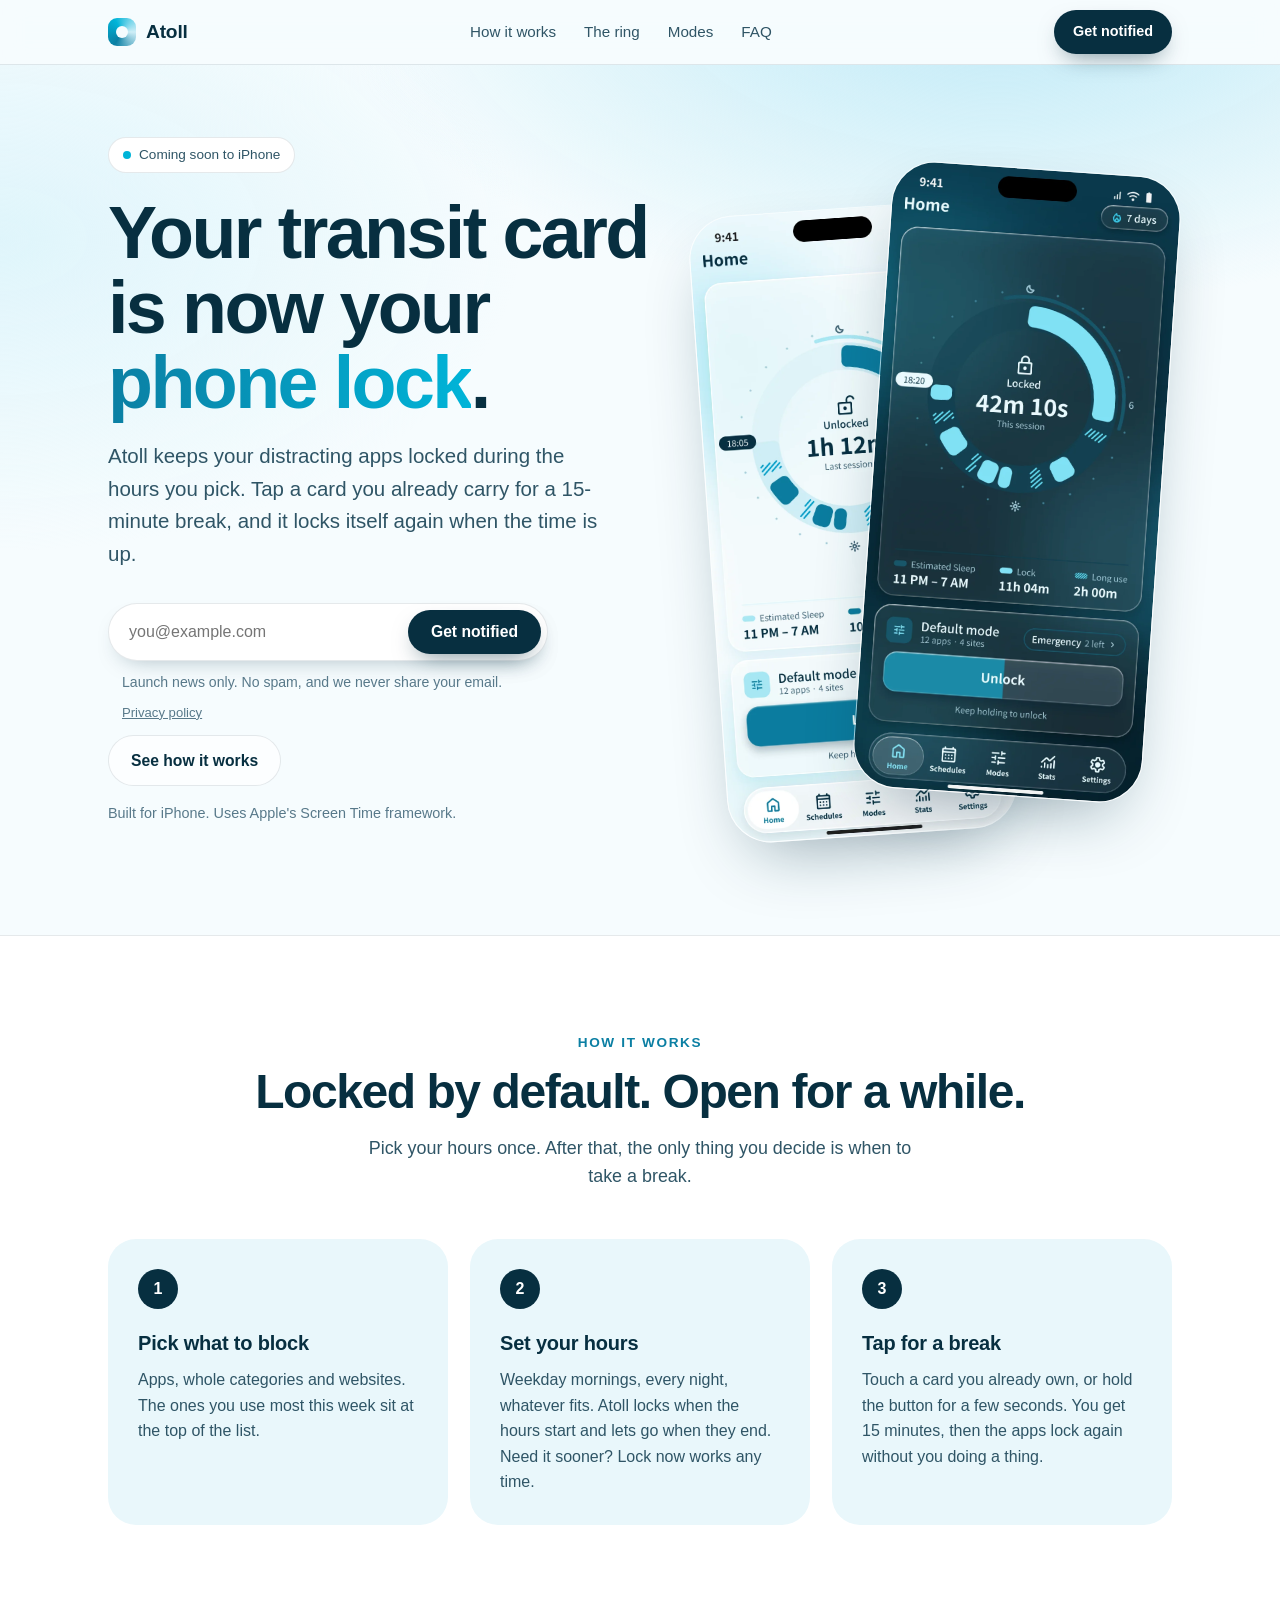
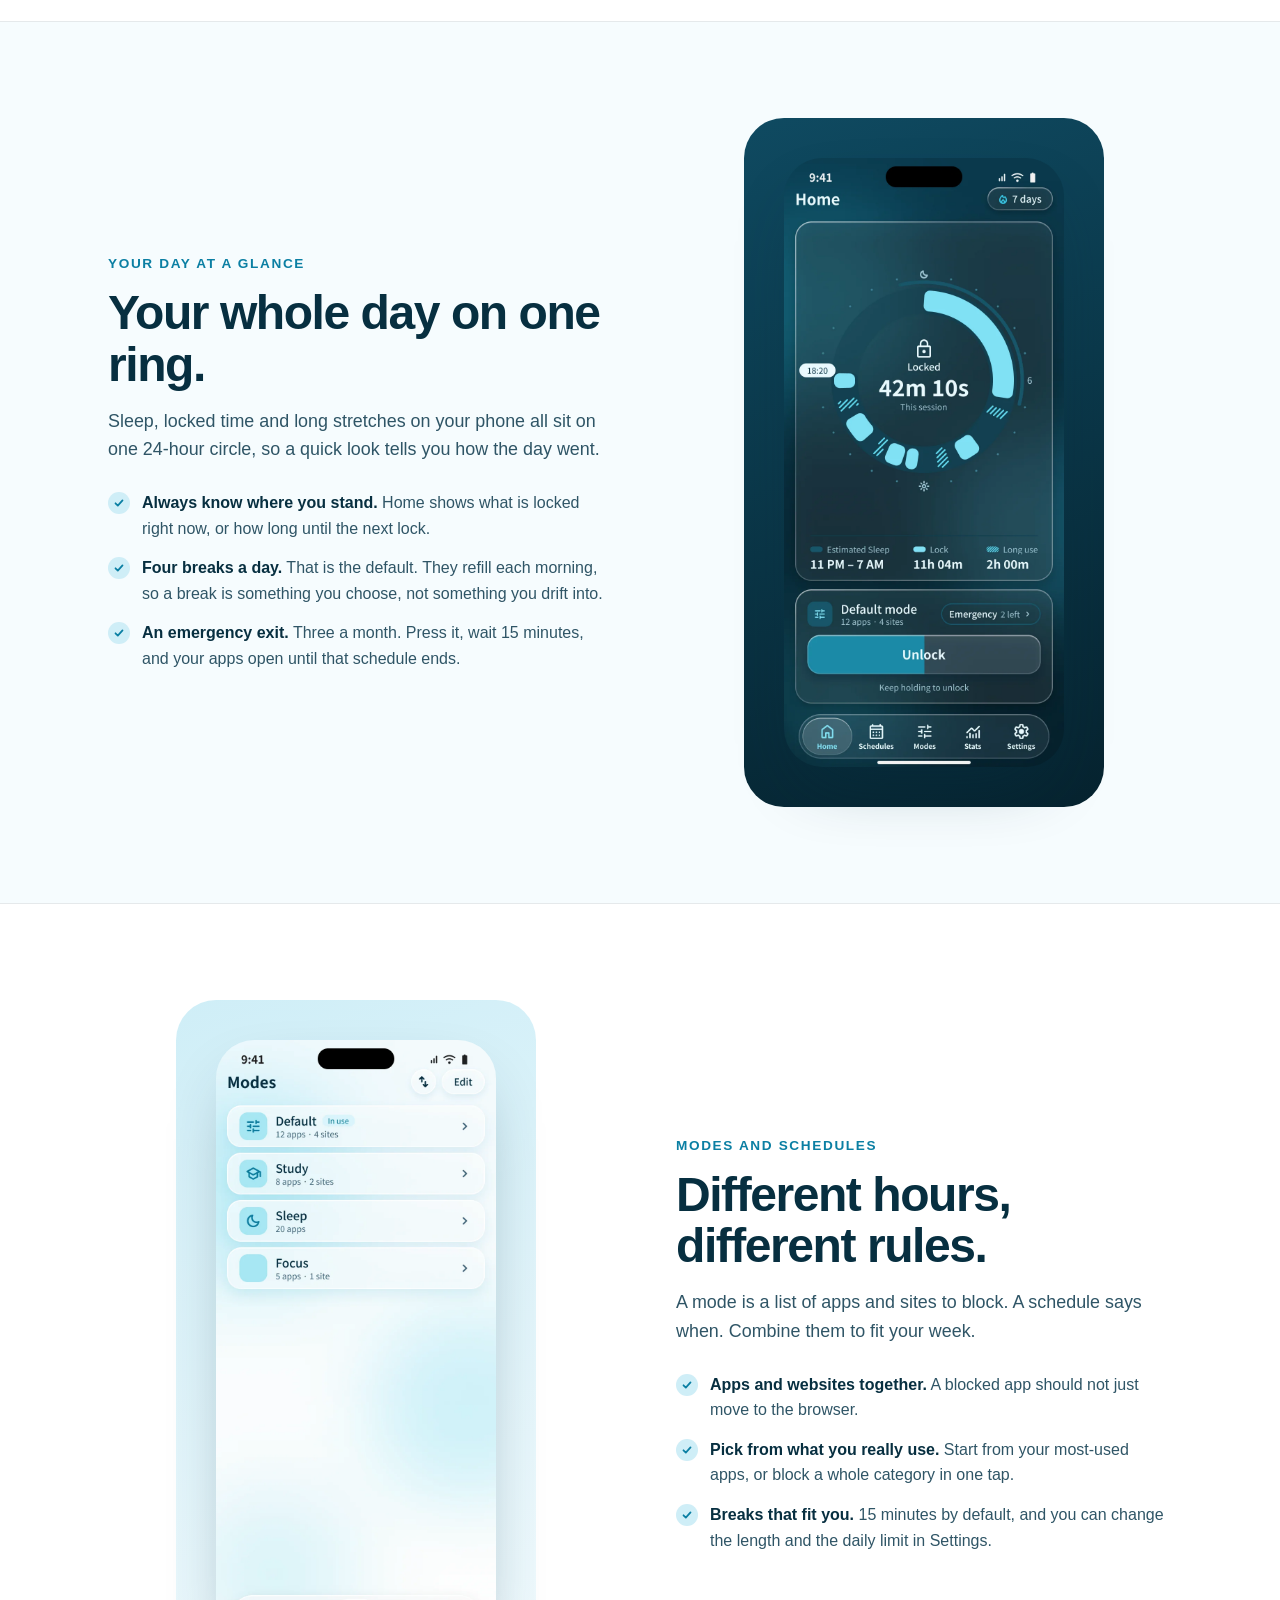
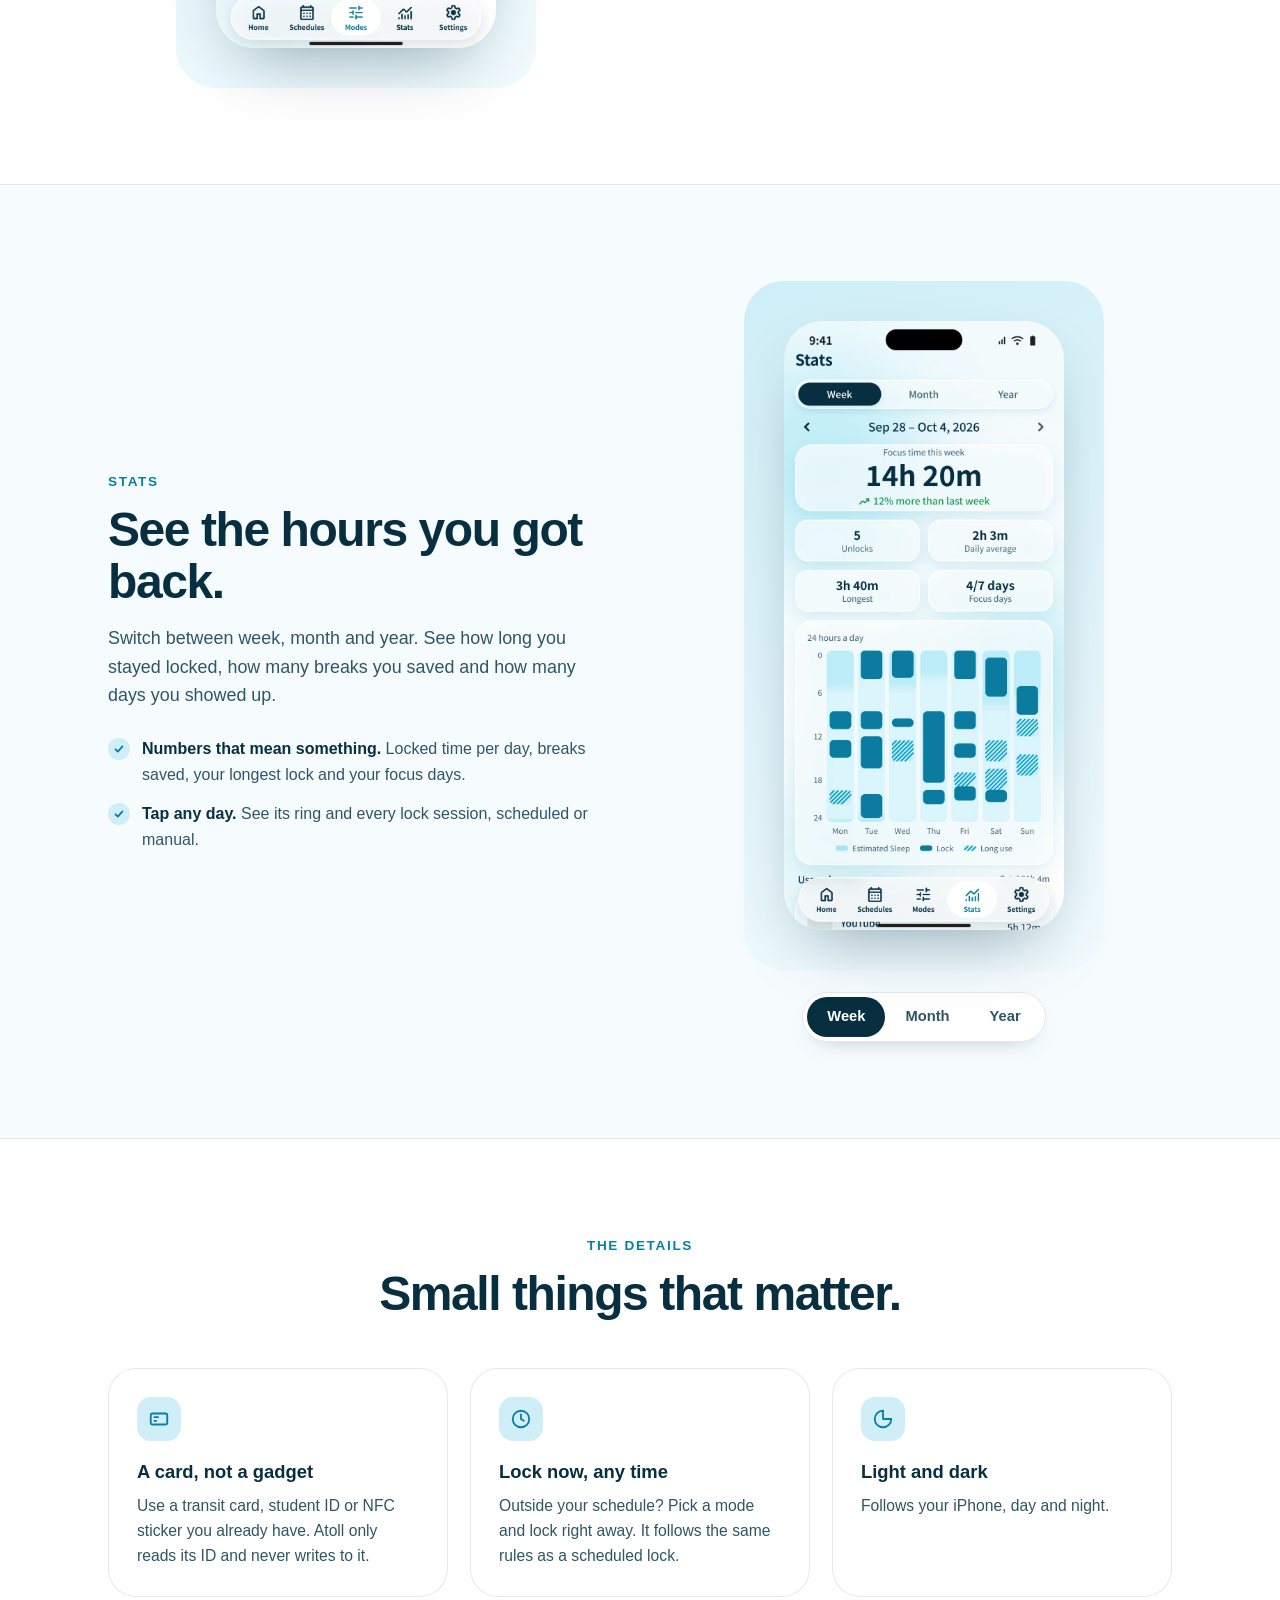
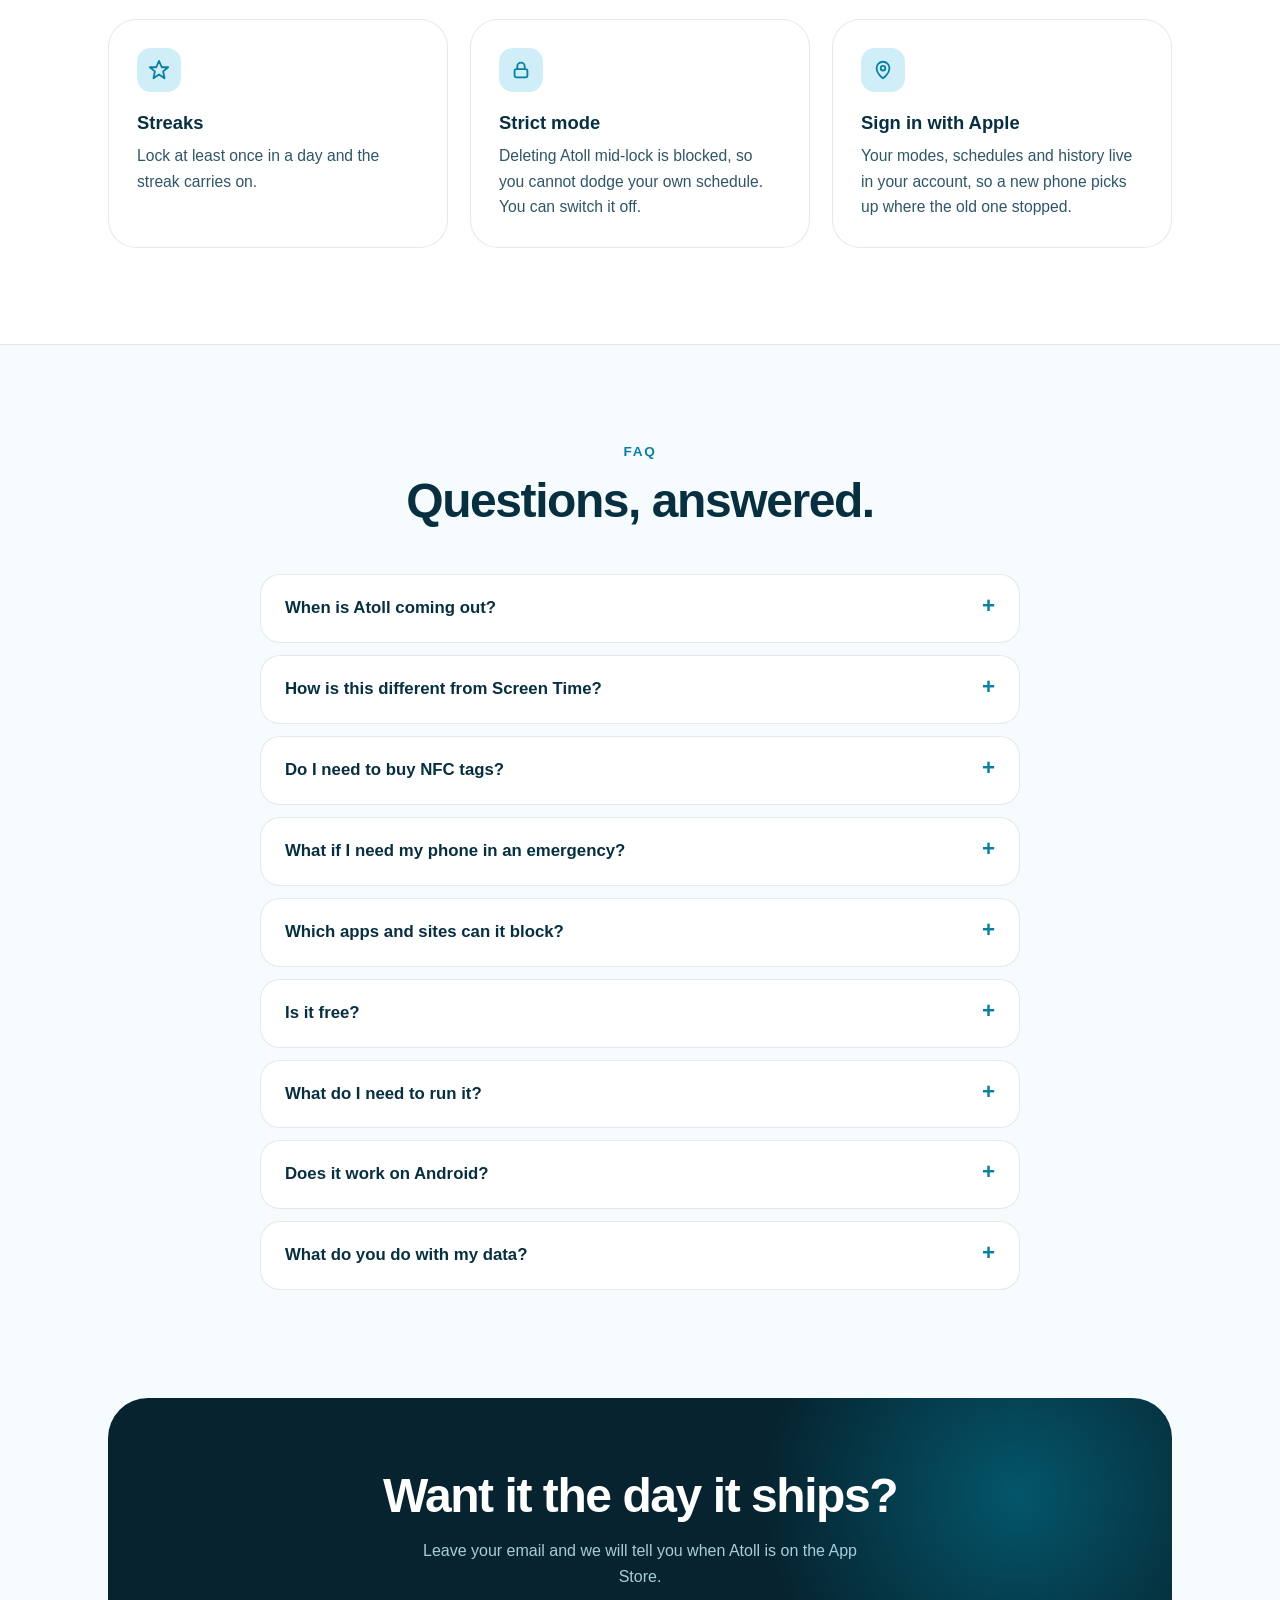
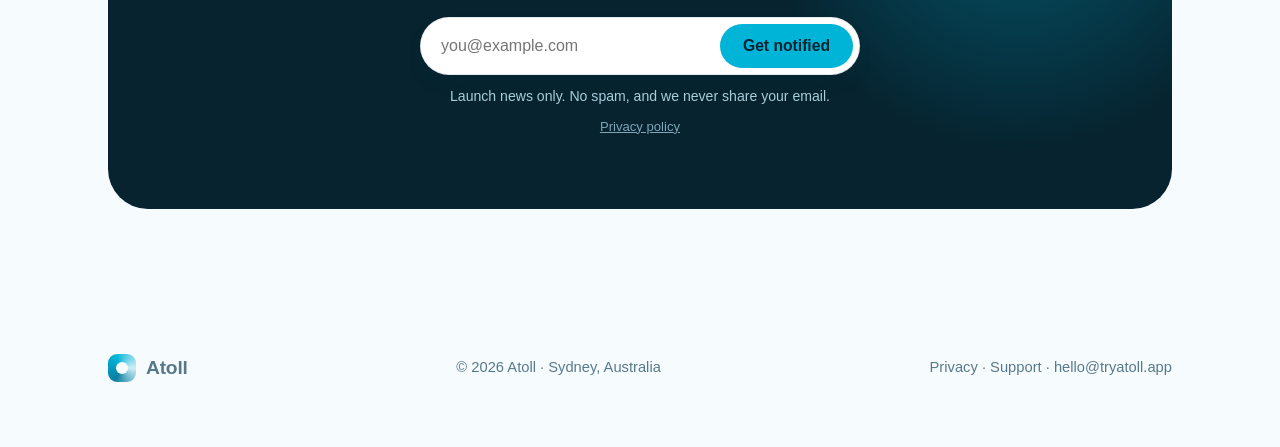
==== commit 2c5e2098: "Rewrite landing copy, add privacy and support pages, stats tabs and iPhone-framed screenshots" ====
--- a/index.html
+++ b/index.html
@@ -3,13 +3,14 @@
 <head>
 <meta charset="utf-8">
 <meta name="viewport" content="width=device-width, initial-scale=1">
-<title>Atoll · Focus that holds</title>
-<meta name="description" content="Atoll is an iPhone app that blocks distracting apps and websites on your schedule. Unlock with a deliberate hold, or with an NFC card you already own.">
+<title>Atoll · Your transit card is now your phone lock</title>
+<meta name="description" content="Atoll keeps distracting apps locked during the hours you pick. Tap a transit card you already carry for a 15-minute break, then it locks itself again. Coming soon to iPhone.">
 <meta property="og:type" content="website">
-<meta property="og:title" content="Atoll · Focus that holds">
-<meta property="og:description" content="Block distracting apps and websites on a schedule. Unlock on purpose.">
+<meta property="og:title" content="Atoll · Your transit card is now your phone lock">
+<meta property="og:description" content="Distracting apps stay locked on your schedule. Tap a card for a 15-minute break and it locks itself again.">
 <meta property="og:image" content="https://tryatoll.app/og-image.png">
 <meta property="og:url" content="https://tryatoll.app/">
+<meta name="twitter:title" content="Atoll · Your transit card is now your phone lock">
 <meta name="twitter:card" content="summary_large_image">
 <meta name="twitter:image" content="https://tryatoll.app/og-image.png">
 <link rel="canonical" href="https://tryatoll.app/">
@@ -27,6 +28,7 @@
   *{box-sizing:border-box} html{scroll-behavior:smooth}
   body{margin:0;font-family:-apple-system,BlinkMacSystemFont,"SF Pro Display","SF Pro Text","Helvetica Neue",Arial,sans-serif;color:var(--ink);background:#f6fcfe;line-height:1.6;-webkit-font-smoothing:antialiased}
   a{color:inherit}
+  img{height:auto}
   .wrap{max-width:1120px;margin:0 auto;padding:0 28px}
   /* nav */
   .nav{position:sticky;top:0;z-index:20;backdrop-filter:saturate(180%) blur(14px);background:rgba(246,252,254,.78);border-bottom:1px solid var(--line)}
@@ -58,6 +60,14 @@
   .final .notify.err .msg{color:#ffb4ab}
   .final .notify.done .msg{color:#fff}
   .final .notify .btn.primary{background:var(--teal-2);color:var(--dark);box-shadow:none}
+  .skip{position:absolute;left:-9999px;top:8px;background:var(--ink);color:#fff;padding:8px 14px;border-radius:10px;z-index:30}
+  .skip:focus{left:12px}
+  .notify .fine{margin:8px 14px 0;font-size:.82rem;color:var(--muted)}
+  .notify .fine a{color:inherit}
+  .notify.done .fine{display:none}
+  .final .notify .fine{color:#7fa6b6;text-align:center}
+  .notify .row:focus-within{box-shadow:0 0 0 3px rgba(0,180,216,.45)}
+  a:focus-visible,button:focus-visible,summary:focus-visible{outline:3px solid var(--teal-2);outline-offset:3px}
   /* hero */
   .hero{position:relative;overflow:hidden;background:
     radial-gradient(1100px 520px at 78% -8%,#bfeaf6 0%,rgba(191,234,246,0) 60%),
@@ -89,6 +99,11 @@
   ul.ticks li{display:flex;gap:12px;color:var(--ink-2)}
   ul.ticks li::before{content:"";flex:0 0 22px;height:22px;border-radius:50%;background:var(--mist-2) url("data:image/svg+xml,%3Csvg xmlns='http://www.w3.org/2000/svg' viewBox='0 0 24 24' fill='none' stroke='%230b7fa3' stroke-width='3' stroke-linecap='round' stroke-linejoin='round'%3E%3Cpath d='M6 12.5l4 4 8-9'/%3E%3C/svg%3E") center/14px no-repeat;margin-top:2px}
   ul.ticks b{color:var(--ink)}
+  .shot{flex-direction:column;align-items:center;gap:22px}
+  .shot .frame img[hidden]{display:none}
+  .seg{display:inline-flex;background:#fff;border:1px solid var(--line);border-radius:999px;padding:4px;box-shadow:0 10px 24px -16px rgba(7,47,64,.4)}
+  .seg button{border:0;background:transparent;font:inherit;font-weight:600;font-size:.92rem;color:var(--ink-2);padding:8px 20px;border-radius:999px;cursor:pointer}
+  .seg button[aria-selected=true]{background:var(--ink);color:#fff}
   /* how */
   .how{background:#fff;border-top:1px solid var(--line);border-bottom:1px solid var(--line)}
   .head{text-align:center;margin-bottom:48px}
@@ -131,139 +146,178 @@
 </style>
 </head>
 <body>
-<nav class="nav"><div class="wrap">
-  <a class="brand" href="#"><span class="mark"></span>Atoll</a>
+<a class="skip" href="#main">Skip to content</a>
+<nav class="nav" aria-label="Main"><div class="wrap">
+  <a class="brand" href="/"><span class="mark" aria-hidden="true"></span>Atoll</a>
   <ul><li><a href="#how">How it works</a></li><li><a href="#ring">The ring</a></li><li><a href="#modes">Modes</a></li><li><a href="#faq">FAQ</a></li></ul>
   <a class="btn primary small" href="#notify">Get notified</a>
 </div></nav>
 
+<main id="main">
 <header class="hero"><div class="wrap">
   <div>
     <span class="pill"><i></i>Coming soon to iPhone</span>
-    <h1>Focus that <em>holds</em>.</h1>
-    <p class="lead">Atoll blocks the apps and websites that pull you in, on a schedule you set. Unlocking takes a deliberate hold, or a tap of an NFC card you already own.</p>
+    <h1>Your transit card is now your <em>phone lock</em>.</h1>
+    <p class="lead">Atoll keeps your distracting apps locked during the hours you pick. Tap a card you already carry for a 15-minute break, and it locks itself again when the time is up.</p>
     <div class="cta">
       <form class="notify" novalidate>
         <div class="row"><input type="email" name="email" placeholder="you@example.com" aria-label="Email address" autocomplete="email" required><input class="hp" type="text" name="website" tabindex="-1" autocomplete="off" aria-hidden="true"><button class="btn primary" type="submit">Get notified</button></div>
-        <p class="msg" role="status" aria-live="polite">We will only email you about the launch.</p>
+        <p class="msg" role="status" aria-live="polite">Launch news only. No spam, and we never share your email.</p>
+        <p class="fine"><a href="/privacy/">Privacy policy</a></p>
       </form>
       <a class="btn ghost" href="#how">See how it works</a>
     </div>
     <p class="note">Built for iPhone. Uses Apple's Screen Time framework.</p>
   </div>
   <div class="stage">
-    <img class="a" src="img/home-unlocked.webp" alt="Atoll home screen in light mode">
-    <img class="b" src="img/home-locked.webp" alt="Atoll home screen in dark mode while locked">
+    <img class="a" src="img/home-unlocked.webp" width="804" height="1748" alt="Atoll home screen in light mode, unlocked, with the day's 24-hour ring">
+    <img class="b" src="img/home-locked.webp" width="804" height="1748" alt="Atoll home screen in dark mode while locked, with the 24-hour ring and an Unlock button">
   </div>
 </div></header>
 
 <section class="how" id="how"><div class="wrap">
-  <div class="head"><div class="eyebrow">How it works</div><h2>Set it once. Let it hold.</h2><p class="sub">Three steps, and Atoll does the rest.</p></div>
+  <div class="head"><div class="eyebrow">How it works</div><h2>Locked by default. Open for a while.</h2><p class="sub">Pick your hours once. After that, the only thing you decide is when to take a break.</p></div>
   <div class="steps">
-    <div class="step"><div class="n">1</div><h3>Choose what to block</h3><p>Build modes from the apps and websites that cost you the most time.</p></div>
-    <div class="step"><div class="n">2</div><h3>Lock now or on a schedule</h3><p>Hold the button to lock right away, or set the days and hours and let it run on its own.</p></div>
-    <div class="step"><div class="n">3</div><h3>Unlock on purpose</h3><p>Keep holding to unlock, or tap a registered NFC card when you want a little more friction.</p></div>
+    <div class="step"><div class="n">1</div><h3>Pick what to block</h3><p>Apps, whole categories and websites. The ones you use most this week sit at the top of the list.</p></div>
+    <div class="step"><div class="n">2</div><h3>Set your hours</h3><p>Weekday mornings, every night, whatever fits. Atoll locks when the hours start and lets go when they end. Need it sooner? Lock now works any time.</p></div>
+    <div class="step"><div class="n">3</div><h3>Tap for a break</h3><p>Touch a card you already own, or hold the button for a few seconds. You get 15 minutes, then the apps lock again without you doing a thing.</p></div>
   </div>
 </div></section>
 
 <section id="ring"><div class="wrap row">
   <div>
     <div class="eyebrow">Your day at a glance</div>
-    <h2>One ring for the whole day.</h2>
-    <p class="sub">See when you slept, when you were locked and when you spent a long stretch on your phone, all on a single 24-hour ring.</p>
+    <h2>Your whole day on one ring.</h2>
+    <p class="sub">Sleep, locked time and long stretches on your phone all sit on one 24-hour circle, so a quick look tells you how the day went.</p>
     <ul class="ticks">
-      <li><span><b>Locked and unlocked states.</b> The home screen shows how long until the next lock, or how long this session has been running.</span></li>
-      <li><span><b>Hold to lock, hold to unlock.</b> A long press keeps it deliberate, not a reflex.</span></li>
-      <li><span><b>Emergency unlock.</b> A limited number each month for when you really need your phone.</span></li>
+      <li><span><b>Always know where you stand.</b> Home shows what is locked right now, or how long until the next lock.</span></li>
+      <li><span><b>Four breaks a day.</b> That is the default. They refill each morning, so a break is something you choose, not something you drift into.</span></li>
+      <li><span><b>An emergency exit.</b> Three a month. Press it, wait 15 minutes, and your apps open until that schedule ends.</span></li>
     </ul>
   </div>
-  <div class="shot"><div class="frame dark"><img src="img/home-locked.webp" alt="Locked home screen with 42 minutes into the session" loading="lazy"></div></div>
+  <div class="shot"><div class="frame dark"><img src="img/home-locked.webp" width="804" height="1748" alt="Locked home screen showing 42 minutes into a session" loading="lazy"></div></div>
 </div></section>
 
 <section id="modes" style="background:#fff;border-top:1px solid var(--line);border-bottom:1px solid var(--line)"><div class="wrap row flip">
   <div>
     <div class="eyebrow">Modes and schedules</div>
-    <h2>A mode for every part of your day.</h2>
-    <p class="sub">Study, sleep, focus. Keep as many modes as you need and switch between them without rebuilding your block list.</p>
+    <h2>Different hours, different rules.</h2>
+    <p class="sub">A mode is a list of apps and sites to block. A schedule says when. Combine them to fit your week.</p>
     <ul class="ticks">
-      <li><span><b>Apps and websites.</b> Block both, so a distraction does not just move to the browser.</span></li>
-      <li><span><b>Schedules by day and time.</b> Pick the days and hours, and Atoll locks and releases automatically.</span></li>
-      <li><span><b>Relock delay.</b> If you unlock early, it locks again after the delay you choose.</span></li>
+      <li><span><b>Apps and websites together.</b> A blocked app should not just move to the browser.</span></li>
+      <li><span><b>Pick from what you really use.</b> Start from your most-used apps, or block a whole category in one tap.</span></li>
+      <li><span><b>Breaks that fit you.</b> 15 minutes by default, and you can change the length and the daily limit in Settings.</span></li>
     </ul>
   </div>
-  <div class="shot"><div class="frame"><img src="img/modes.webp" alt="Modes list with Default, Study, Sleep and Focus" loading="lazy"></div></div>
+  <div class="shot"><div class="frame"><img src="img/modes.webp" width="804" height="1748" alt="Modes list with Default, Study, Sleep and Focus" loading="lazy"></div></div>
 </div></section>
 
 <section><div class="wrap row">
   <div>
     <div class="eyebrow">Stats</div>
     <h2>See the hours you got back.</h2>
-    <p class="sub">Weekly, monthly and yearly views show your focus time, how often you unlocked and which days you kept your streak.</p>
+    <p class="sub">Switch between week, month and year. See how long you stayed locked, how many breaks you saved and how many days you showed up.</p>
     <ul class="ticks">
-      <li><span><b>Focus time and trends.</b> Compare this month with last month.</span></li>
-      <li><span><b>Day-by-day heatmap.</b> Spot the days that go well and the ones that slip.</span></li>
+      <li><span><b>Numbers that mean something.</b> Locked time per day, breaks saved, your longest lock and your focus days.</span></li>
+      <li><span><b>Tap any day.</b> See its ring and every lock session, scheduled or manual.</span></li>
     </ul>
   </div>
-  <div class="shot"><div class="frame"><img src="img/stats.webp" alt="Monthly stats with focus time and a day heatmap" loading="lazy"></div></div>
+  <div class="shot">
+    <div class="frame">
+      <img id="stats-week" src="img/stats-week.webp" width="804" height="1748" alt="Weekly stats: focus time this week and a 24-hour bar for each day" loading="lazy">
+      <img id="stats-month" src="img/stats-month.webp" width="804" height="1748" alt="Monthly stats: focus time this month and a day-by-day grid" loading="lazy" hidden>
+      <img id="stats-year" src="img/stats-year.webp" width="804" height="1748" alt="Yearly stats: focus time this year and a grid for every month" loading="lazy" hidden>
+    </div>
+    <div class="seg" role="tablist" aria-label="Stats range">
+      <button type="button" role="tab" aria-selected="true" aria-controls="stats-week" data-target="stats-week">Week</button>
+      <button type="button" role="tab" aria-selected="false" aria-controls="stats-month" data-target="stats-month" tabindex="-1">Month</button>
+      <button type="button" role="tab" aria-selected="false" aria-controls="stats-year" data-target="stats-year" tabindex="-1">Year</button>
+    </div>
+  </div>
 </div></section>
 
 <section style="background:#fff;border-top:1px solid var(--line);border-bottom:1px solid var(--line)"><div class="wrap">
   <div class="head"><div class="eyebrow">The details</div><h2>Small things that matter.</h2></div>
   <div class="grid">
-    <div class="card"><div class="ic"><svg width="22" height="22" viewBox="0 0 24 24" fill="none" stroke="currentColor" stroke-width="2" stroke-linecap="round" stroke-linejoin="round"><rect x="3" y="6" width="18" height="12" rx="2"/><path d="M7 10h4M7 14h2"/></svg></div><h3>NFC cards, no new hardware</h3><p>Register a card you already own, such as a transit card. Atoll does not write anything to it.</p></div>
-    <div class="card"><div class="ic"><svg width="22" height="22" viewBox="0 0 24 24" fill="none" stroke="currentColor" stroke-width="2" stroke-linecap="round" stroke-linejoin="round"><circle cx="12" cy="12" r="9"/><path d="M12 7v5l3 2"/></svg></div><h3>Schedules that run themselves</h3><p>Weekday study blocks, a quiet night. Set the days and times once.</p></div>
-    <div class="card"><div class="ic"><svg width="22" height="22" viewBox="0 0 24 24" fill="none" stroke="currentColor" stroke-width="2" stroke-linecap="round" stroke-linejoin="round"><path d="M12 3a9 9 0 1 0 9 9"/><path d="M12 3v9h9"/></svg></div><h3>Light and dark</h3><p>Follows your system appearance, in both the day and the night.</p></div>
-    <div class="card"><div class="ic"><svg width="22" height="22" viewBox="0 0 24 24" fill="none" stroke="currentColor" stroke-width="2" stroke-linecap="round" stroke-linejoin="round"><path d="M12 2l3 7h7l-5.5 4.5L18 21l-6-4-6 4 1.5-7.5L2 9h7z"/></svg></div><h3>Streaks</h3><p>A simple count of the days you kept your focus.</p></div>
-    <div class="card"><div class="ic"><svg width="22" height="22" viewBox="0 0 24 24" fill="none" stroke="currentColor" stroke-width="2" stroke-linecap="round" stroke-linejoin="round"><rect x="5" y="11" width="14" height="9" rx="2"/><path d="M8 11V8a4 4 0 0 1 8 0v3"/></svg></div><h3>Strict mode</h3><p>Stops you from simply deleting Atoll to escape a lock you set.</p></div>
-    <div class="card"><div class="ic"><svg width="22" height="22" viewBox="0 0 24 24" fill="none" stroke="currentColor" stroke-width="2" stroke-linecap="round" stroke-linejoin="round"><path d="M12 21s-7-4.5-7-11a7 7 0 0 1 14 0c0 6.5-7 11-7 11z"/><circle cx="12" cy="10" r="2.5"/></svg></div><h3>Sign in with Apple</h3><p>One tap to sign in, and your modes and history come with you to a new phone.</p></div>
+    <div class="card"><div class="ic"><svg width="22" height="22" viewBox="0 0 24 24" fill="none" stroke="currentColor" stroke-width="2" stroke-linecap="round" stroke-linejoin="round" aria-hidden="true"><rect x="3" y="6" width="18" height="12" rx="2"/><path d="M7 10h4M7 14h2"/></svg></div><h3>A card, not a gadget</h3><p>Use a transit card, student ID or NFC sticker you already have. Atoll only reads its ID and never writes to it.</p></div>
+    <div class="card"><div class="ic"><svg width="22" height="22" viewBox="0 0 24 24" fill="none" stroke="currentColor" stroke-width="2" stroke-linecap="round" stroke-linejoin="round" aria-hidden="true"><circle cx="12" cy="12" r="9"/><path d="M12 7v5l3 2"/></svg></div><h3>Lock now, any time</h3><p>Outside your schedule? Pick a mode and lock right away. It follows the same rules as a scheduled lock.</p></div>
+    <div class="card"><div class="ic"><svg width="22" height="22" viewBox="0 0 24 24" fill="none" stroke="currentColor" stroke-width="2" stroke-linecap="round" stroke-linejoin="round" aria-hidden="true"><path d="M12 3a9 9 0 1 0 9 9"/><path d="M12 3v9h9"/></svg></div><h3>Light and dark</h3><p>Follows your iPhone, day and night.</p></div>
+    <div class="card"><div class="ic"><svg width="22" height="22" viewBox="0 0 24 24" fill="none" stroke="currentColor" stroke-width="2" stroke-linecap="round" stroke-linejoin="round" aria-hidden="true"><path d="M12 2l3 7h7l-5.5 4.5L18 21l-6-4-6 4 1.5-7.5L2 9h7z"/></svg></div><h3>Streaks</h3><p>Lock at least once in a day and the streak carries on.</p></div>
+    <div class="card"><div class="ic"><svg width="22" height="22" viewBox="0 0 24 24" fill="none" stroke="currentColor" stroke-width="2" stroke-linecap="round" stroke-linejoin="round" aria-hidden="true"><rect x="5" y="11" width="14" height="9" rx="2"/><path d="M8 11V8a4 4 0 0 1 8 0v3"/></svg></div><h3>Strict mode</h3><p>Deleting Atoll mid-lock is blocked, so you cannot dodge your own schedule. You can switch it off.</p></div>
+    <div class="card"><div class="ic"><svg width="22" height="22" viewBox="0 0 24 24" fill="none" stroke="currentColor" stroke-width="2" stroke-linecap="round" stroke-linejoin="round" aria-hidden="true"><path d="M12 21s-7-4.5-7-11a7 7 0 0 1 14 0c0 6.5-7 11-7 11z"/><circle cx="12" cy="10" r="2.5"/></svg></div><h3>Sign in with Apple</h3><p>Your modes, schedules and history live in your account, so a new phone picks up where the old one stopped.</p></div>
   </div>
 </div></section>
 
 <section id="faq"><div class="wrap">
   <div class="head"><div class="eyebrow">FAQ</div><h2>Questions, answered.</h2></div>
   <div class="faq">
-    <details><summary>When is Atoll available?</summary><p>Atoll is in development for iPhone. Leave your email above and we will let you know when it launches. You can also reach us at <a href="mailto:hello@tryatoll.app">hello@tryatoll.app</a>.</p></details>
-    <details><summary>Do I need to buy NFC tags?</summary><p>No. You can register an NFC card you already own, such as a transit card. Holding the button to unlock works without any card at all.</p></details>
-    <details><summary>What if I need my phone in an emergency?</summary><p>Atoll has an emergency unlock with a limited number of uses each month, so you are never fully locked out.</p></details>
-    <details><summary>Which apps and sites can it block?</summary><p>You choose them. Atoll uses Apple's Screen Time framework to block the apps you pick, plus websites you list.</p></details>
-    <details><summary>Does it work on Android?</summary><p>Not yet. Atoll is built for iPhone first.</p></details>
+    <details><summary>When is Atoll coming out?</summary><p>It is being built for iPhone now. Leave your email above and we will tell you the day it reaches the App Store.</p></details>
+    <details><summary>How is this different from Screen Time?</summary><p>Screen Time limits come with an Ignore button. Atoll asks for a card tap or a deliberate hold, gives you a fixed number of breaks a day, and locks again on its own.</p></details>
+    <details><summary>Do I need to buy NFC tags?</summary><p>No. A card you already own works, like a transit card or student ID. Holding the button also works, with no card at all.</p></details>
+    <details><summary>What if I need my phone in an emergency?</summary><p>Use the emergency unlock. You get three a month. Press it, wait 15 minutes, and your apps stay open until that schedule ends.</p></details>
+    <details><summary>Which apps and sites can it block?</summary><p>Whatever you choose. Atoll uses Apple's Screen Time framework to block the apps and categories you pick, plus the websites you list.</p></details>
+    <details><summary>Is it free?</summary><p>You can start for free. A Pro plan adds more modes, schedules and history. We will share pricing closer to launch.</p></details>
+    <details><summary>What do I need to run it?</summary><p>An iPhone on iOS 26.4 or later.</p></details>
+    <details><summary>Does it work on Android?</summary><p>Not yet. iPhone comes first.</p></details>
+    <details><summary>What do you do with my data?</summary><p>We use your email only to tell you about Atoll. The details are in the <a href="/privacy/">privacy policy</a>.</p></details>
   </div>
 </div></section>
 
 <section style="padding-top:0"><div class="wrap">
   <div class="final">
-    <h2>Be the first to try Atoll.</h2>
-    <p>Leave your email with us and we will tell you the day it is on the App Store.</p>
+    <h2>Want it the day it ships?</h2>
+    <p>Leave your email and we will tell you when Atoll is on the App Store.</p>
     <div id="notify"></div>
     <form class="notify on-dark" novalidate>
         <div class="row"><input type="email" name="email" placeholder="you@example.com" aria-label="Email address" autocomplete="email" required><input class="hp" type="text" name="website" tabindex="-1" autocomplete="off" aria-hidden="true"><button class="btn primary" type="submit">Get notified</button></div>
-        <p class="msg" role="status" aria-live="polite">We will only email you about the launch.</p>
+        <p class="msg" role="status" aria-live="polite">Launch news only. No spam, and we never share your email.</p>
+        <p class="fine"><a href="/privacy/">Privacy policy</a></p>
       </form>
   </div>
 </div></section>
+</main>
 
 <footer><div class="wrap">
-  <span class="brand"><span class="mark"></span>Atoll</span>
+  <span class="brand"><span class="mark" aria-hidden="true"></span>Atoll</span>
   <span>© 2026 Atoll · Sydney, Australia</span>
-  <a href="mailto:hello@tryatoll.app">hello@tryatoll.app</a>
+  <span><a href="/privacy/">Privacy</a> · <a href="/support/">Support</a> · <a href="mailto:hello@tryatoll.app">hello@tryatoll.app</a></span>
 </div></footer>
 <script>
 (function(){
   var API="https://atoll-signup.star7357.workers.dev";
   document.querySelectorAll("form.notify").forEach(function(f){
-    var msg=f.querySelector(".msg"), idle=msg.textContent;
+    var msg=f.querySelector(".msg"), idle=msg.innerHTML, em=f.querySelector("[name=email]"), hp=f.querySelector("[name=website]");
     f.addEventListener("submit",function(e){
       e.preventDefault();
-      var email=f.email.value.trim();
+      var email=em.value.trim();
       if(!/^[^\s@]+@[^\s@]+\.[^\s@]{2,}$/.test(email)){f.classList.add("err");msg.textContent="Please enter a valid email address.";return}
       f.classList.remove("err");f.classList.add("busy");
-      fetch(API,{method:"POST",headers:{"Content-Type":"application/json"},body:JSON.stringify({email:email,website:f.website.value})})
+      fetch(API,{method:"POST",headers:{"Content-Type":"application/json"},body:JSON.stringify({email:email,website:hp.value})})
         .then(function(r){if(!r.ok)throw 0;f.classList.add("done");msg.textContent="Thanks! We will email you when Atoll launches."})
         .catch(function(){f.classList.add("err");msg.textContent="Something went wrong. Please try again, or email hello@tryatoll.app."})
         .then(function(){f.classList.remove("busy")});
     });
-    f.email.addEventListener("input",function(){if(f.classList.contains("err")){f.classList.remove("err");msg.textContent=idle}});
+    em.addEventListener("input",function(){if(f.classList.contains("err")){f.classList.remove("err");msg.innerHTML=idle}});
   });
+  var seg=document.querySelector(".seg");
+  if(seg){
+    var tabs=[].slice.call(seg.querySelectorAll("button"));
+    var pick=function(b){
+      tabs.forEach(function(t){
+        var on=t===b;
+        t.setAttribute("aria-selected",on);t.tabIndex=on?0:-1;
+        document.getElementById(t.dataset.target).hidden=!on;
+      });
+    };
+    tabs.forEach(function(b,i){
+      b.addEventListener("click",function(){pick(b)});
+      b.addEventListener("keydown",function(e){
+        var n=e.key==="ArrowRight"?i+1:e.key==="ArrowLeft"?i-1:-1;
+        if(n<0||n>=tabs.length)return;
+        e.preventDefault();pick(tabs[n]);tabs[n].focus();
+      });
+    });
+  }
 })();
 </script>
 </body>
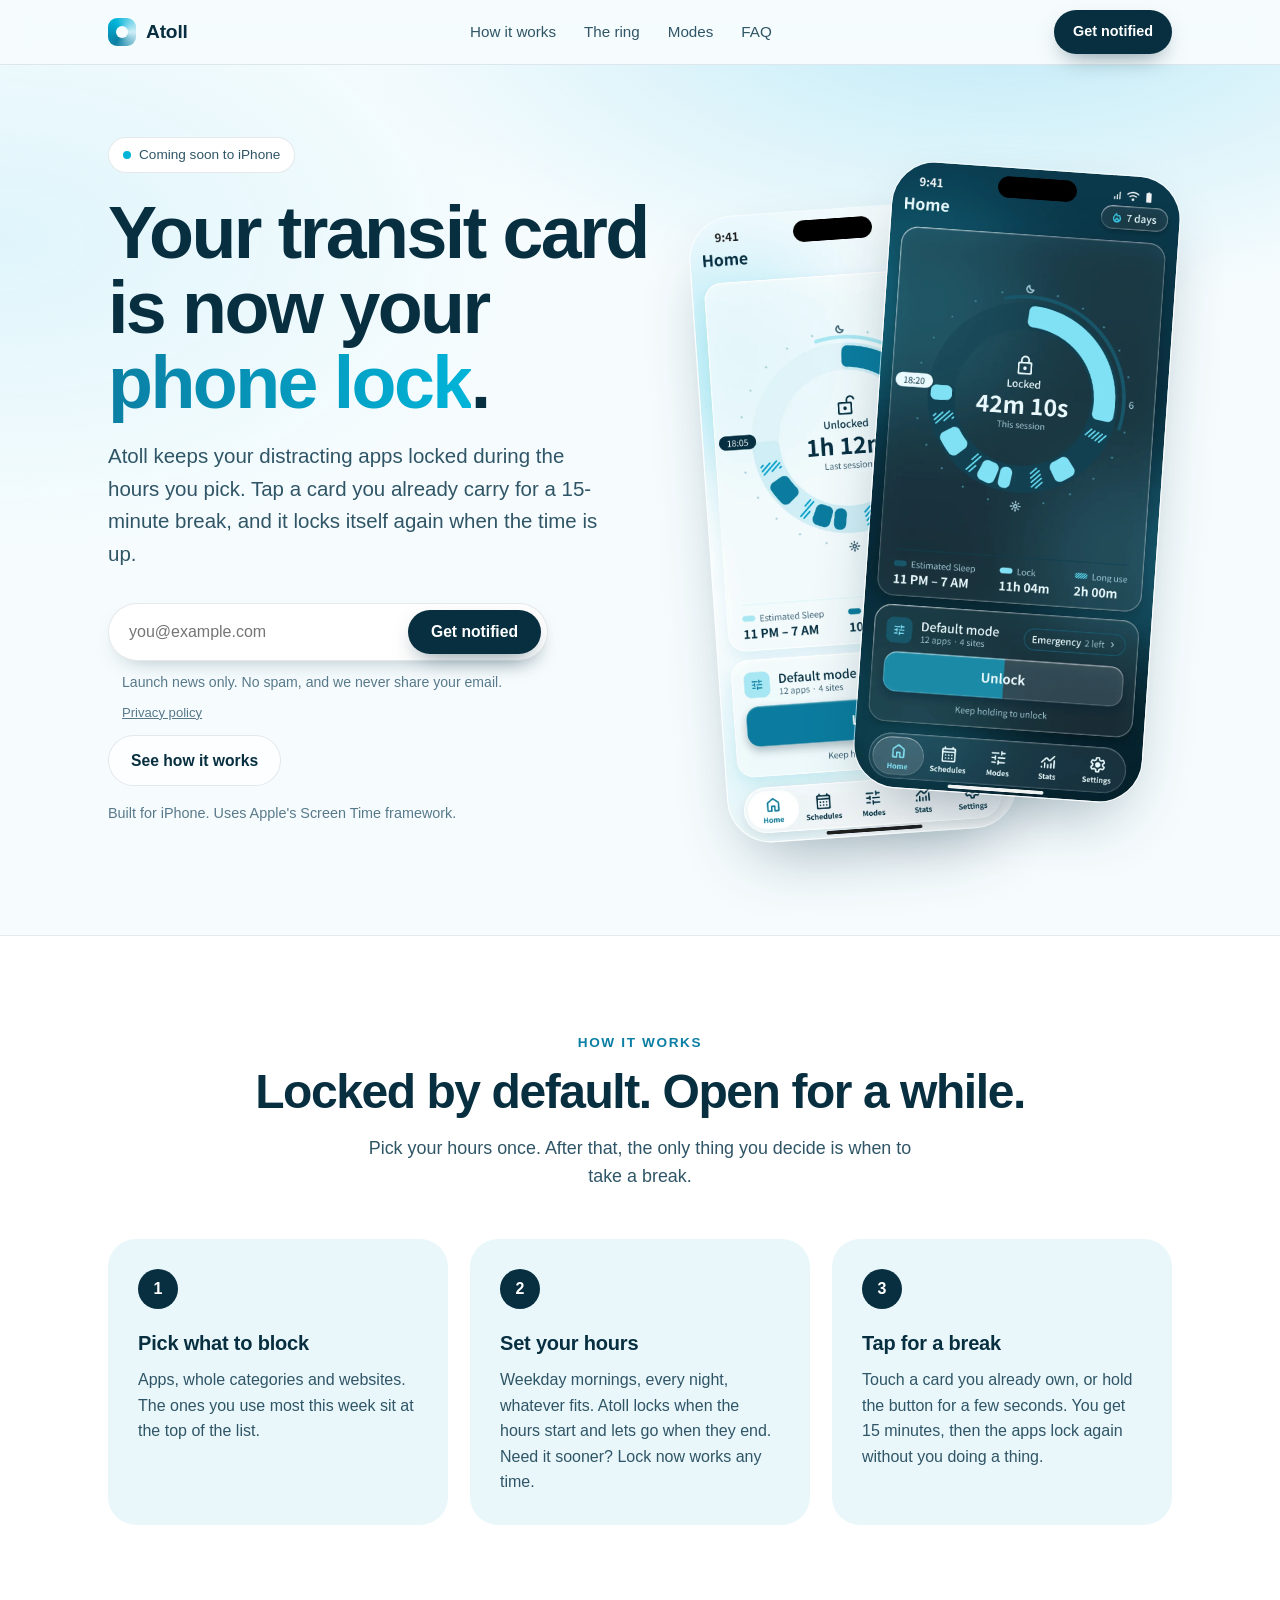
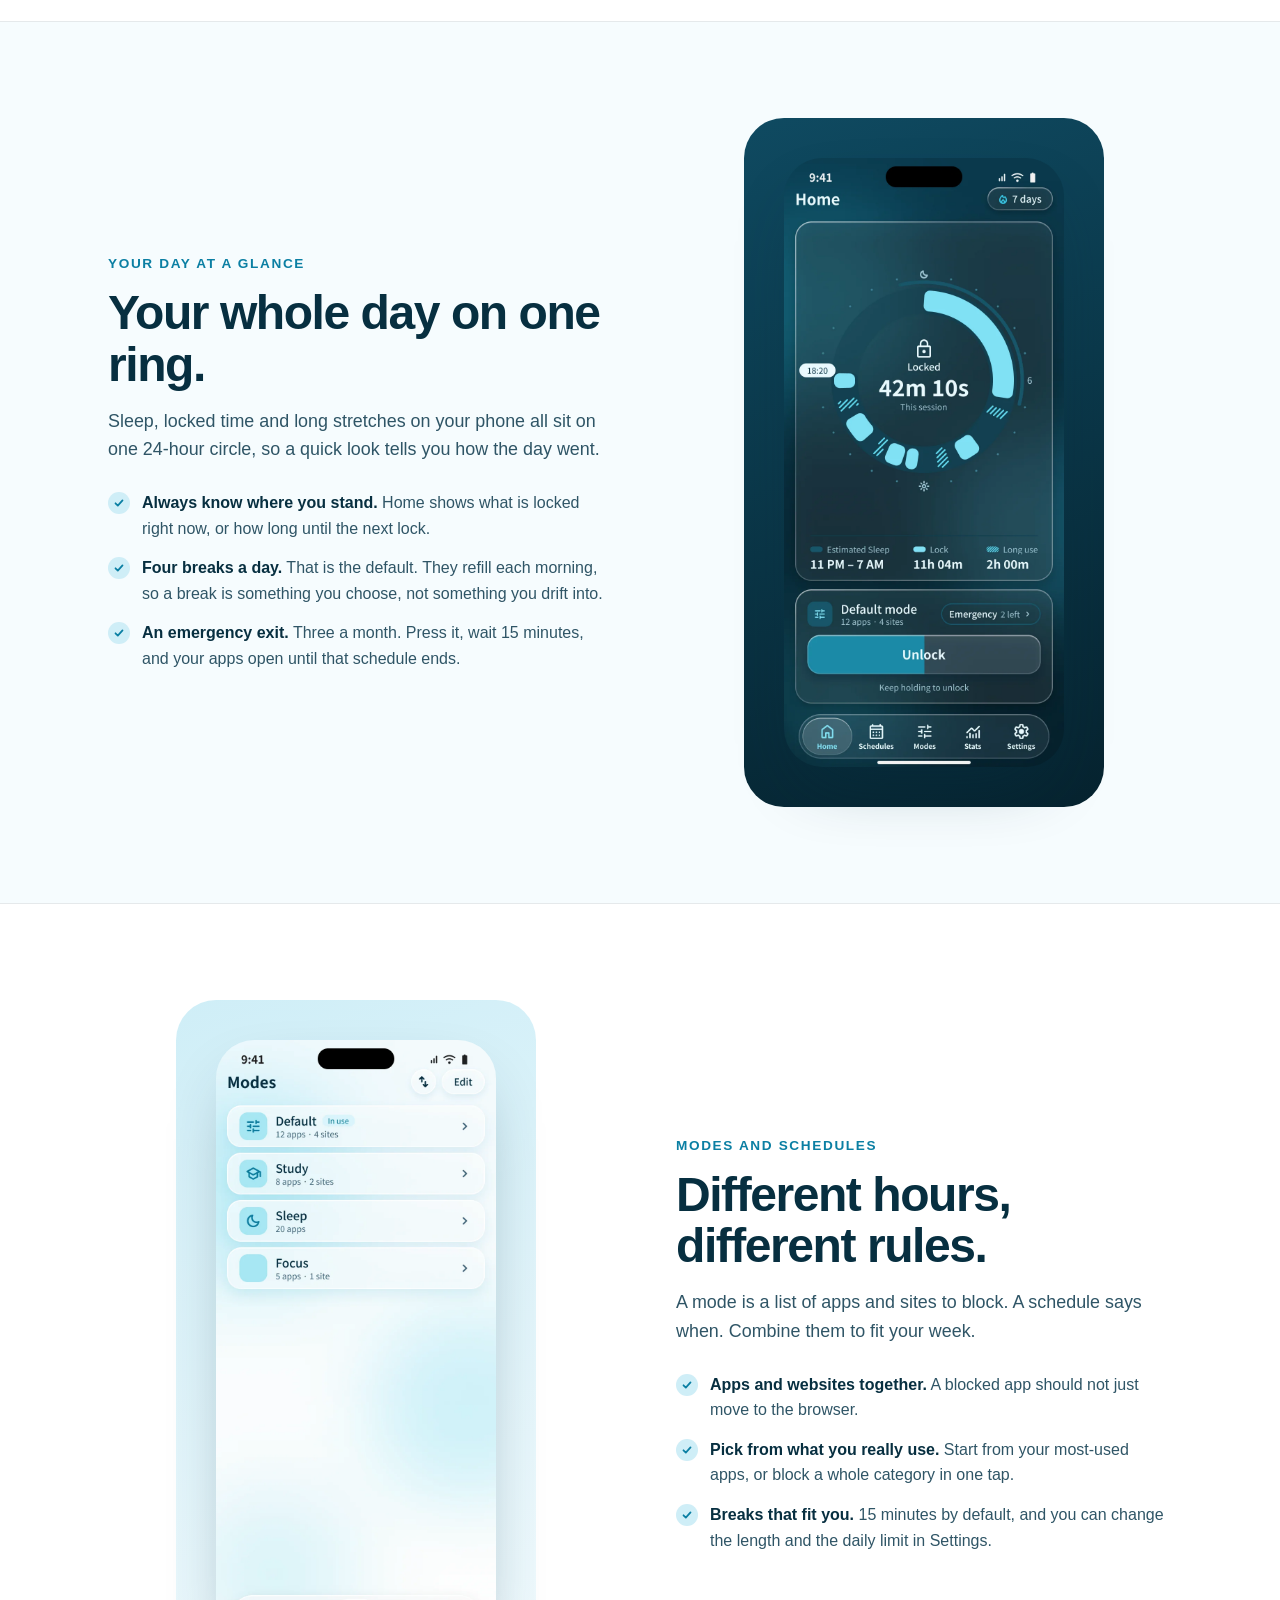
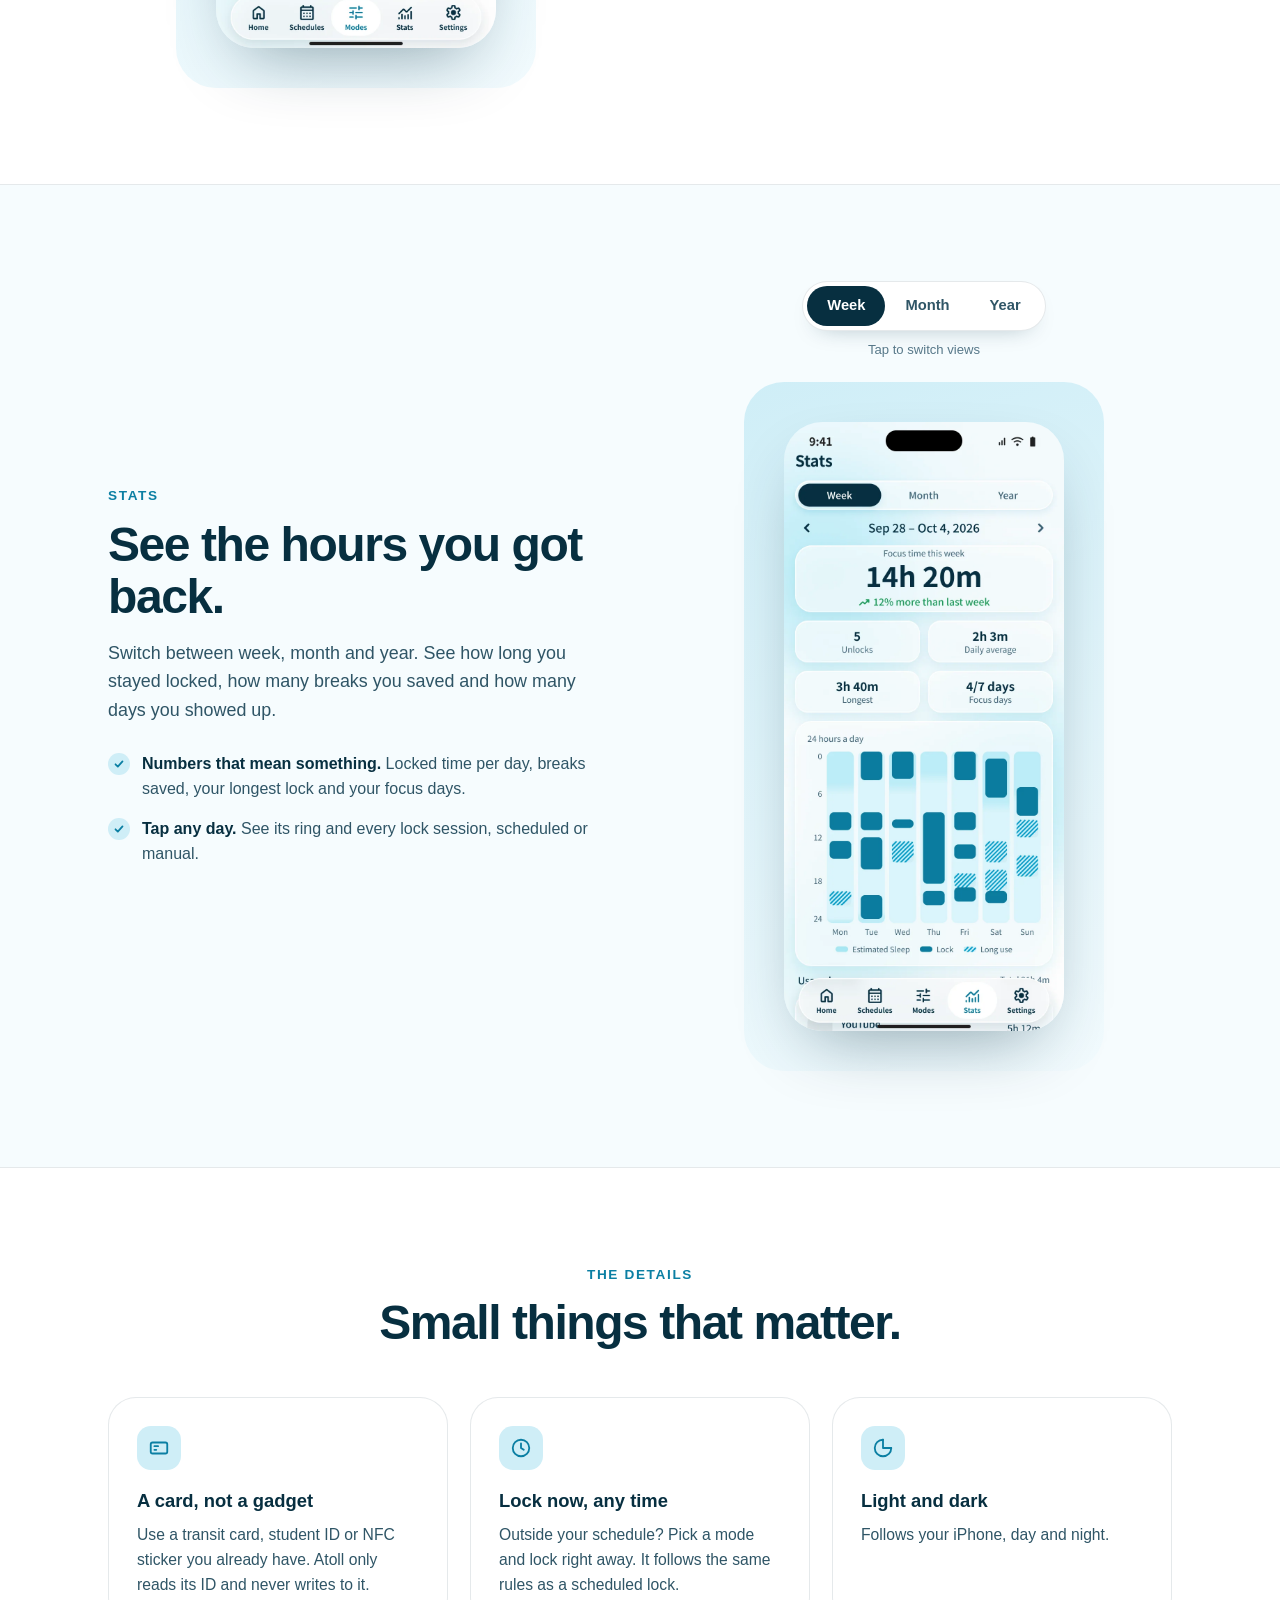
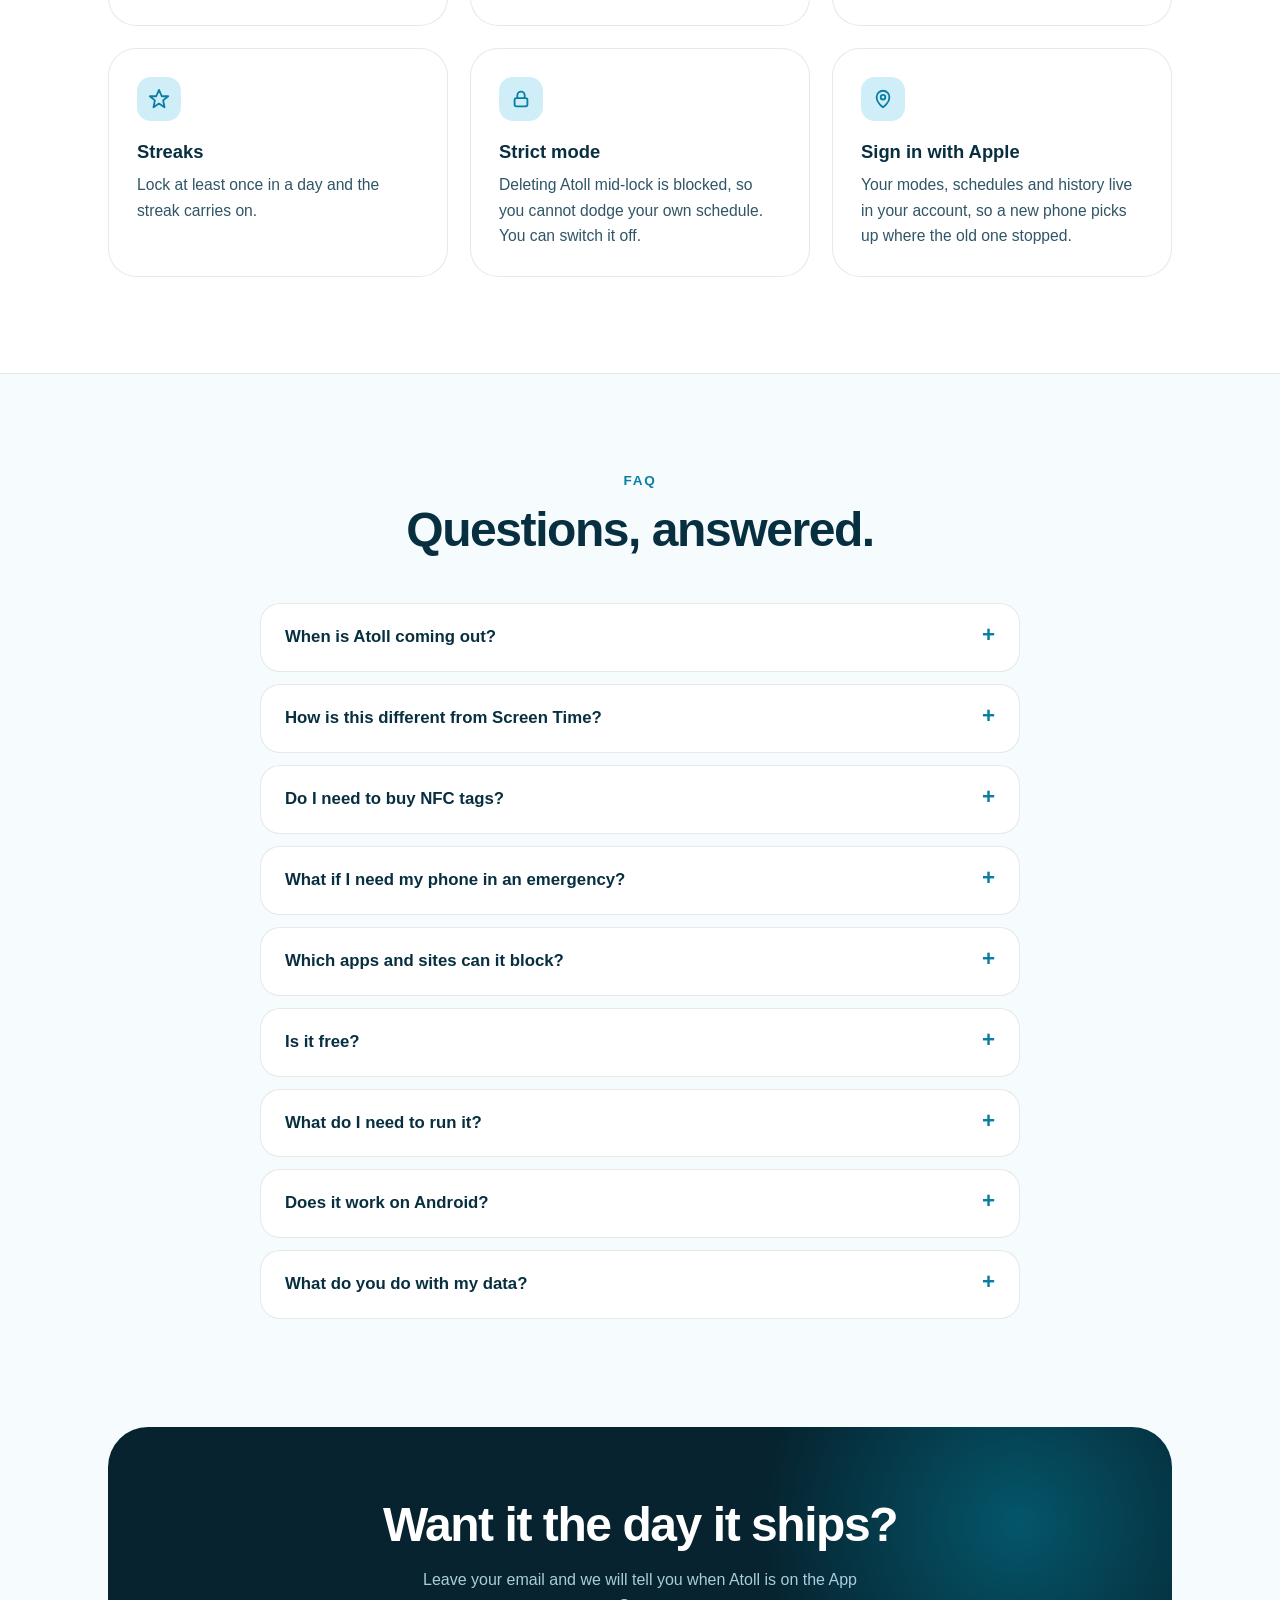
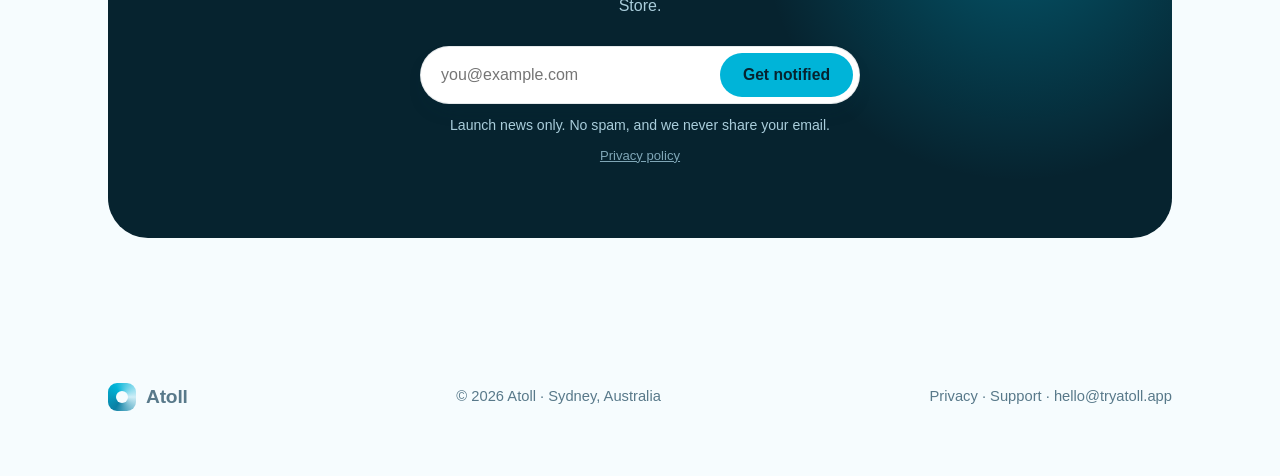
==== commit 21b951c2: "Add light motion, sliding stats tabs with auto-cycle and reveal on scroll" ====
--- a/index.html
+++ b/index.html
@@ -2,6 +2,7 @@
 <html lang="en">
 <head>
 <meta charset="utf-8">
+<script>document.documentElement.className+=" js"</script>
 <meta name="viewport" content="width=device-width, initial-scale=1">
 <title>Atoll · Your transit card is now your phone lock</title>
 <meta name="description" content="Atoll keeps distracting apps locked during the hours you pick. Tap a transit card you already carry for a 15-minute break, then it locks itself again. Coming soon to iPhone.">
@@ -100,10 +101,38 @@
   ul.ticks li::before{content:"";flex:0 0 22px;height:22px;border-radius:50%;background:var(--mist-2) url("data:image/svg+xml,%3Csvg xmlns='http://www.w3.org/2000/svg' viewBox='0 0 24 24' fill='none' stroke='%230b7fa3' stroke-width='3' stroke-linecap='round' stroke-linejoin='round'%3E%3Cpath d='M6 12.5l4 4 8-9'/%3E%3C/svg%3E") center/14px no-repeat;margin-top:2px}
   ul.ticks b{color:var(--ink)}
   .shot{flex-direction:column;align-items:center;gap:22px}
-  .shot .frame img[hidden]{display:none}
   .seg{display:inline-flex;background:#fff;border:1px solid var(--line);border-radius:999px;padding:4px;box-shadow:0 10px 24px -16px rgba(7,47,64,.4)}
   .seg button{border:0;background:transparent;font:inherit;font-weight:600;font-size:.92rem;color:var(--ink-2);padding:8px 20px;border-radius:999px;cursor:pointer}
   .seg button[aria-selected=true]{background:var(--ink);color:#fff}
+  /* motion */
+  @keyframes rise{from{opacity:0;transform:translateY(18px)}to{opacity:1;transform:none}}
+  @keyframes floaty{0%,100%{translate:0 0}50%{translate:0 -10px}}
+  .hero .wrap>div:first-child{animation:rise .8s ease both}
+  .stage .a{animation:floaty 7s ease-in-out infinite}
+  .stage .b{animation:floaty 7s ease-in-out -3.5s infinite}
+  .js .reveal{opacity:0;transform:translateY(22px);transition:opacity .7s ease,transform .7s ease;transition-delay:var(--d,0s)}
+  .js .reveal.in{opacity:1;transform:none}
+  .card,.step{transition:transform .25s ease,box-shadow .25s ease}
+  .card:hover,.step:hover{transform:translateY(-4px);box-shadow:0 18px 36px -22px rgba(7,47,64,.5)}
+  /* 통계 탭: 겹쳐 놓고 서서히 바꾼다 */
+  .shot .frame.stack{display:grid;justify-items:center}
+  .shot .frame.stack img{grid-area:1/1;opacity:0;transition:opacity .4s ease;pointer-events:none}
+  .shot .frame.stack img.on{opacity:1}
+  .seg-wrap{display:none;flex-direction:column;align-items:center;gap:8px}
+  .js .seg-wrap{display:flex}
+  .seg-hint{font-size:.82rem;color:var(--muted);transition:opacity .4s ease}
+  .seg-wrap.used .seg-hint{opacity:0}
+  .seg{position:relative}
+  .seg button{position:relative;z-index:1;transition:color .25s ease}
+  .js .seg button[aria-selected=true]{background:transparent;color:#fff}
+  .seg-pill{position:absolute;top:4px;left:0;height:calc(100% - 8px);width:0;border-radius:999px;background:var(--ink)}
+  .seg-pill.ready{transition:transform .35s cubic-bezier(.4,0,.2,1),width .35s cubic-bezier(.4,0,.2,1)}
+  @media(prefers-reduced-motion:reduce){
+    .hero .wrap>div:first-child,.stage .a,.stage .b{animation:none}
+    .js .reveal{opacity:1;transform:none;transition:none}
+    .card,.step,.seg-pill,.shot .frame.stack img,.seg button{transition:none}
+    .card:hover,.step:hover{transform:none}
+  }
   /* how */
   .how{background:#fff;border-top:1px solid var(--line);border-bottom:1px solid var(--line)}
   .head{text-align:center;margin-bottom:48px}
@@ -139,9 +168,18 @@
     .nav ul{display:none}
     .hero .wrap{grid-template-columns:1fr;padding-top:40px}
     .stage{height:560px}.stage img{width:240px}.stage .a{left:4%}.stage .b{right:4%}
-    .row{grid-template-columns:1fr;gap:36px}.row.flip .shot{order:0}
+    .row{grid-template-columns:minmax(0,1fr);gap:36px}.row.flip .shot{order:0}
+    .shot{max-width:100%}.shot .frame{padding:24px;max-width:100%}.shot .frame img{width:100%;max-width:280px}
     .steps,.grid{grid-template-columns:1fr}
     section{padding:64px 0}
+  }
+  @media(max-width:480px){
+    .wrap{padding:0 20px}
+    .shot .frame{padding:18px;border-radius:32px}
+    .shot .frame img{border-radius:30px}
+    .final{padding:48px 20px;border-radius:32px}
+    .step{padding:24px}
+    h2{font-size:1.9rem}
   }
 </style>
 </head>
@@ -223,15 +261,19 @@
     </ul>
   </div>
   <div class="shot">
-    <div class="frame">
-      <img id="stats-week" src="img/stats-week.webp" width="804" height="1748" alt="Weekly stats: focus time this week and a 24-hour bar for each day" loading="lazy">
-      <img id="stats-month" src="img/stats-month.webp" width="804" height="1748" alt="Monthly stats: focus time this month and a day-by-day grid" loading="lazy" hidden>
-      <img id="stats-year" src="img/stats-year.webp" width="804" height="1748" alt="Yearly stats: focus time this year and a grid for every month" loading="lazy" hidden>
+    <div class="seg-wrap">
+      <div class="seg" role="tablist" aria-label="Stats range">
+        <span class="seg-pill" aria-hidden="true"></span>
+        <button type="button" role="tab" aria-selected="true" aria-controls="stats-week" data-target="stats-week">Week</button>
+        <button type="button" role="tab" aria-selected="false" aria-controls="stats-month" data-target="stats-month" tabindex="-1">Month</button>
+        <button type="button" role="tab" aria-selected="false" aria-controls="stats-year" data-target="stats-year" tabindex="-1">Year</button>
+      </div>
+      <span class="seg-hint">Tap to switch views</span>
     </div>
-    <div class="seg" role="tablist" aria-label="Stats range">
-      <button type="button" role="tab" aria-selected="true" aria-controls="stats-week" data-target="stats-week">Week</button>
-      <button type="button" role="tab" aria-selected="false" aria-controls="stats-month" data-target="stats-month" tabindex="-1">Month</button>
-      <button type="button" role="tab" aria-selected="false" aria-controls="stats-year" data-target="stats-year" tabindex="-1">Year</button>
+    <div class="frame stack">
+      <img id="stats-week" class="on" src="img/stats-week.webp" width="804" height="1748" alt="Weekly stats: focus time this week and a 24-hour bar for each day">
+      <img id="stats-month" src="img/stats-month.webp" width="804" height="1748" alt="Monthly stats: focus time this month and a day-by-day grid" loading="lazy">
+      <img id="stats-year" src="img/stats-year.webp" width="804" height="1748" alt="Yearly stats: focus time this year and a grid for every month" loading="lazy">
     </div>
   </div>
 </div></section>
@@ -301,24 +343,60 @@
   });
   var seg=document.querySelector(".seg");
   if(seg){
+    var wrap=seg.parentNode, pill=seg.querySelector(".seg-pill");
     var tabs=[].slice.call(seg.querySelectorAll("button"));
-    var pick=function(b){
-      tabs.forEach(function(t){
-        var on=t===b;
+    var current=0, timer=null, stopped=false;
+    var reduce=window.matchMedia&&matchMedia("(prefers-reduced-motion: reduce)").matches;
+    var place=function(){var b=tabs[current];pill.style.width=b.offsetWidth+"px";pill.style.transform="translateX("+b.offsetLeft+"px)"};
+    var pick=function(i){
+      current=i;
+      tabs.forEach(function(t,k){
+        var on=k===i;
         t.setAttribute("aria-selected",on);t.tabIndex=on?0:-1;
-        document.getElementById(t.dataset.target).hidden=!on;
+        document.getElementById(t.dataset.target).classList.toggle("on",on);
       });
+      place();
     };
+    var stop=function(){stopped=true;clearInterval(timer);timer=null;wrap.classList.add("used")};
     tabs.forEach(function(b,i){
-      b.addEventListener("click",function(){pick(b)});
+      b.addEventListener("click",function(){stop();pick(i)});
       b.addEventListener("keydown",function(e){
         var n=e.key==="ArrowRight"?i+1:e.key==="ArrowLeft"?i-1:-1;
         if(n<0||n>=tabs.length)return;
-        e.preventDefault();pick(tabs[n]);tabs[n].focus();
+        e.preventDefault();stop();pick(n);tabs[n].focus();
       });
     });
+    window.addEventListener("resize",place);
+    window.addEventListener("load",place);
+    place();
+    requestAnimationFrame(function(){requestAnimationFrame(function(){pill.classList.add("ready")})});
+    // 화면에 들어오면 Week → Month → Year 순으로 보여 준다. 한 번 누르면 멈춘다.
+    if("IntersectionObserver" in window&&!reduce){
+      new IntersectionObserver(function(es){
+        es.forEach(function(e){
+          if(stopped)return;
+          if(e.isIntersecting&&!timer){timer=setInterval(function(){pick((current+1)%tabs.length)},3500)}
+          else if(!e.isIntersecting&&timer){clearInterval(timer);timer=null}
+        });
+      },{threshold:0.5}).observe(seg.parentNode.parentNode.querySelector(".frame"));
+    }
   }
+  // 스크롤하면 부드럽게 나타난다
+  var targets=[].slice.call(document.querySelectorAll(".head,.row>div,.step,.card,details,.final"));
+  targets.forEach(function(el,i){el.classList.add("reveal")});
+  [].slice.call(document.querySelectorAll(".steps,.grid")).forEach(function(g){
+    [].slice.call(g.children).forEach(function(c,i){c.style.setProperty("--d",(i*0.08)+"s")});
+  });
+  if("IntersectionObserver" in window){
+    var io=new IntersectionObserver(function(es){
+      es.forEach(function(e){if(e.isIntersecting){e.target.classList.add("in");io.unobserve(e.target)}});
+    },{threshold:0.12});
+    targets.forEach(function(el){io.observe(el)});
+  }else{targets.forEach(function(el){el.classList.add("in")})}
 })();
 </script>
+<!-- Cloudflare Web Analytics -->
+<script defer src='https://static.cloudflareinsights.com/beacon.min.js' data-cf-beacon='{"token": "031bfcde85be46de826a1d18d7e352c0"}'></script>
+<!-- End Cloudflare Web Analytics -->
 </body>
 </html>
